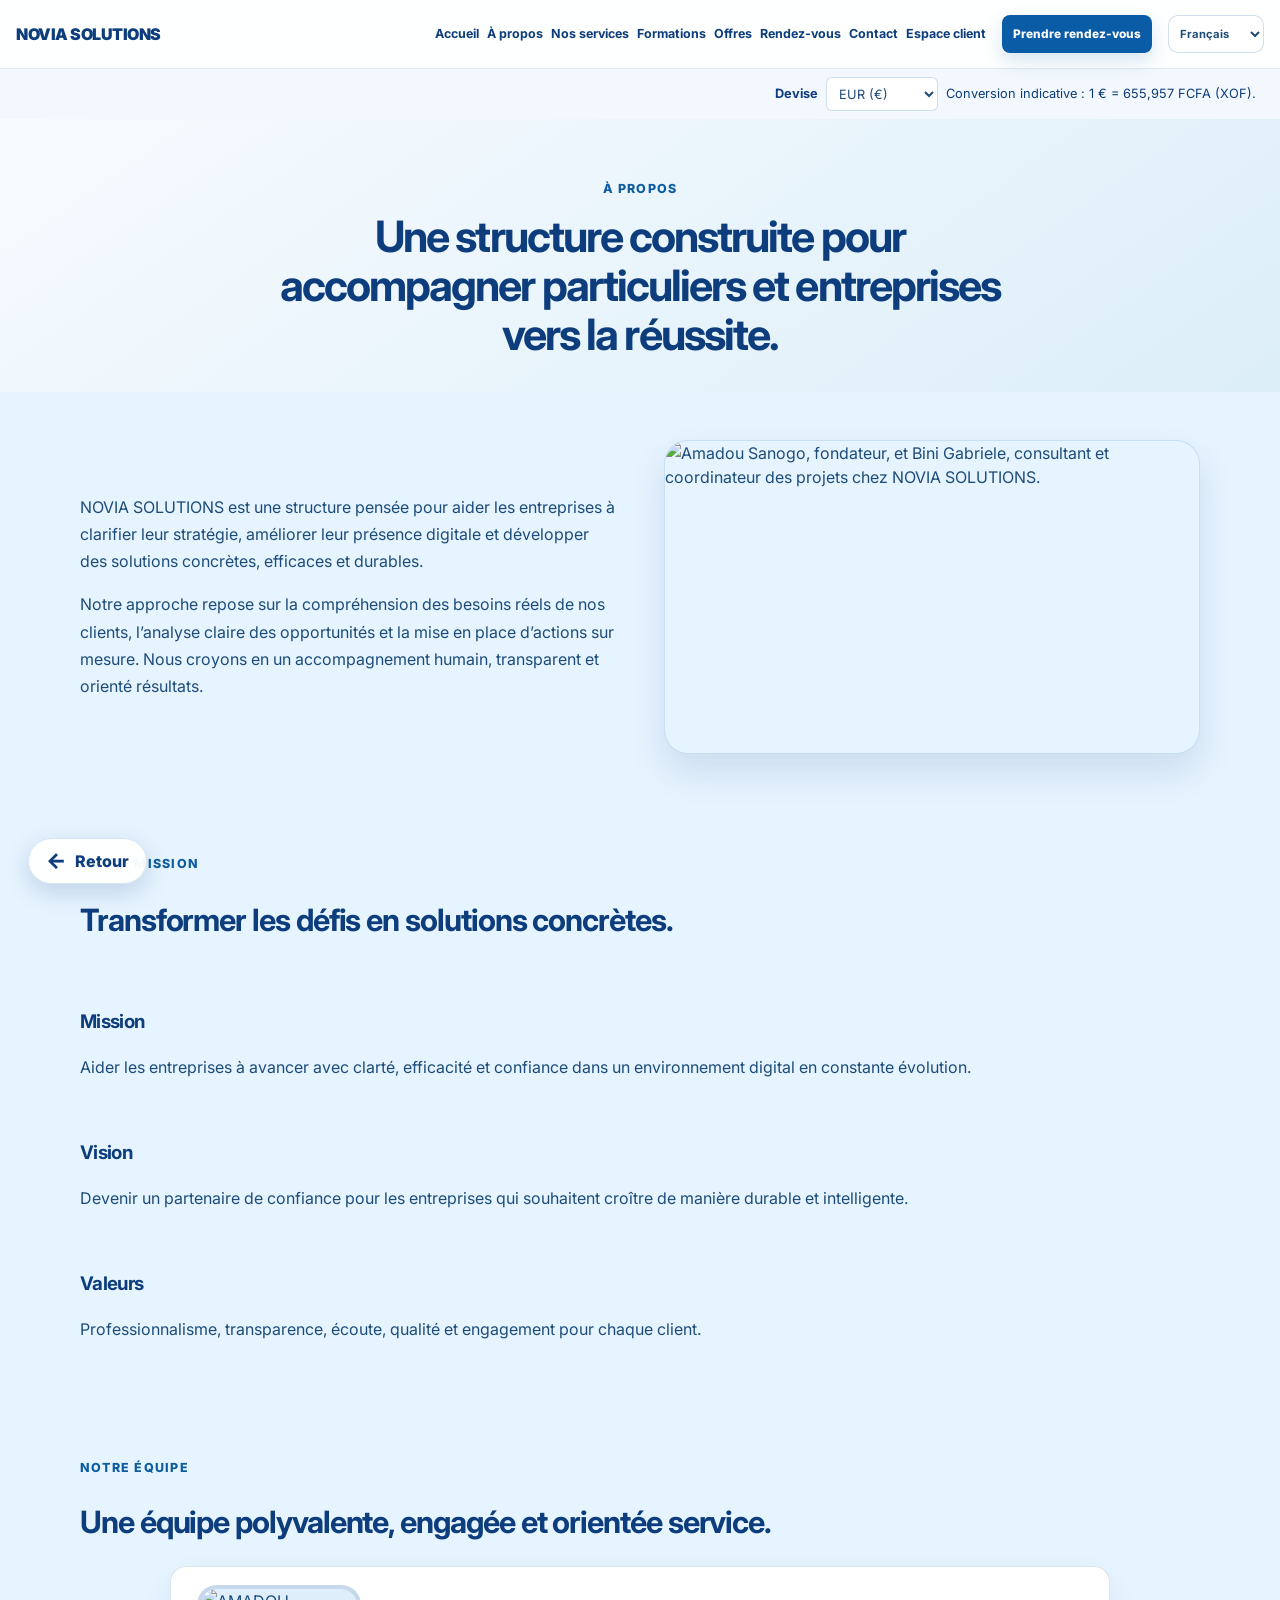
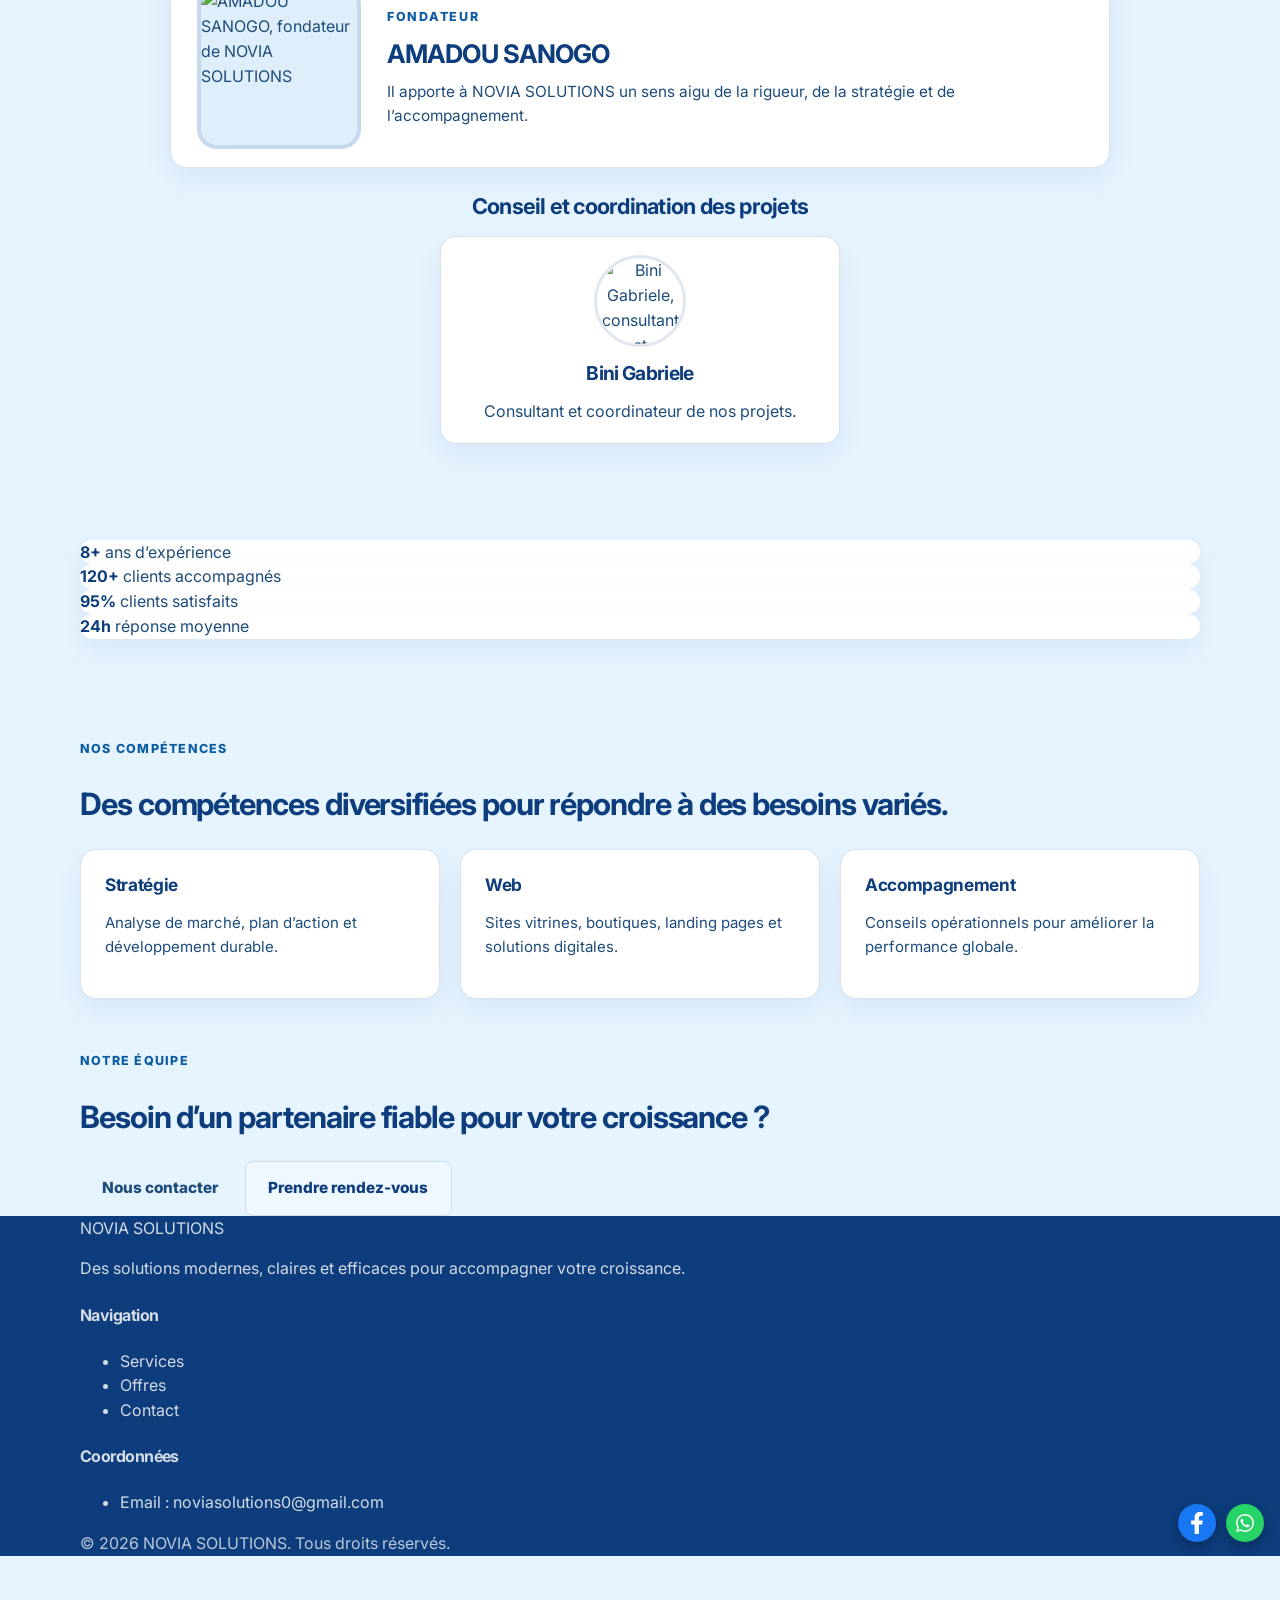
==== about.html @ a111664a "Add files via upload" ====
<!DOCTYPE html>
<html lang="fr">
  <head>
    <meta charset="UTF-8" />
    <meta name="viewport" content="width=device-width, initial-scale=1.0" />
    <title>À propos | NOVIA SOLUTIONS</title>
    <meta name="description" content="Découvrir l’histoire, la mission, les valeurs et l’expertise de NOVIA SOLUTIONS." />
    <link rel="preconnect" href="https://fonts.googleapis.com" />
    <link rel="preconnect" href="https://fonts.gstatic.com" crossorigin />
    <link href="https://fonts.googleapis.com/css2?family=Inter:wght@400;500;600;700;800&display=swap" rel="stylesheet" />
    <link rel="stylesheet" href="styles.css" />
  </head>
  <body class="about-page">
    <header class="site-header">
      <div class="container nav-wrap">
        <a href="index.html" class="brand" aria-label="NOVIA SOLUTIONS">
          <span class="brand-text">NOVIA SOLUTIONS</span>
        </a>
        <button class="nav-toggle" aria-label="Ouvrir le menu">☰</button>
        <nav class="main-nav">
          <a href="index.html">Accueil</a>
          <a href="about.html">À propos</a>
          <a href="services.html">Nos services</a>
          <a href="formations.html">Formations</a>
          <a href="products.html">Offres</a>
          <a href="appointment.html#availabilityCalendar">Rendez-vous</a>
          <a href="contact.html">Contact</a>
          <a href="client.html">Espace client</a>
        </nav>
        <a class="btn btn-primary nav-cta" href="appointment.html#availabilityCalendar">Prendre rendez-vous</a>
      </div>
    </header>

    <main>
      <section class="page-hero small-hero">
        <div class="container thin-container">
          <span class="eyebrow">À propos</span>
          <h1>Une structure construite pour accompagner particuliers et entreprises vers la réussite.</h1>
        </div>
      </section>

      <section class="section">
        <div class="container split-grid">
          <div>
            <p class="lead">NOVIA SOLUTIONS est une structure pensée pour aider les entreprises à clarifier leur stratégie, améliorer leur présence digitale et développer des solutions concrètes, efficaces et durables.</p>
            <p>Notre approche repose sur la compréhension des besoins réels de nos clients, l’analyse claire des opportunités et la mise en place d’actions sur mesure. Nous croyons en un accompagnement humain, transparent et orienté résultats.</p>
          </div>
          <figure class="about-team-visual">
            <img src="assets/equipe-novia.svg?v=4" alt="Amadou Sanogo, fondateur, et Bini Gabriele, consultant et coordinateur des projets chez NOVIA SOLUTIONS." width="1400" height="820" />
          </figure>
        </div>
      </section>

      <section class="section muted">
        <div class="container">
          <div class="section-heading">
            <span class="eyebrow">Notre mission</span>
            <h2>Transformer les défis en solutions concrètes.</h2>
          </div>
          <div class="feature-grid three-col">
            <div class="feature-item">
              <span aria-hidden="true"><svg class="site-icon"><use href="assets/icons.svg#target"></use></svg></span>
              <h3>Mission</h3>
              <p>Aider les entreprises à avancer avec clarté, efficacité et confiance dans un environnement digital en constante évolution.</p>
            </div>
            <div class="feature-item">
              <span aria-hidden="true"><svg class="site-icon"><use href="assets/icons.svg#vision"></use></svg></span>
              <h3>Vision</h3>
              <p>Devenir un partenaire de confiance pour les entreprises qui souhaitent croître de manière durable et intelligente.</p>
            </div>
            <div class="feature-item">
              <span aria-hidden="true"><svg class="site-icon"><use href="assets/icons.svg#innovation"></use></svg></span>
              <h3>Valeurs</h3>
              <p>Professionnalisme, transparence, écoute, qualité et engagement pour chaque client.</p>
            </div>
          </div>
        </div>
      </section>

      <section class="section">
        <div class="container">
          <div class="section-heading">
            <span class="eyebrow">Notre équipe</span>
            <h2>Une équipe polyvalente, engagée et orientée service.</h2>
          </div>
          <div class="director-section" aria-label="Présentation du fondateur de NOVIA SOLUTIONS">
            <div class="director-card">
              <div class="director-photo-wrap">
                <img
                  src="assets/directeur-novia.jpg"
                  alt="AMADOU SANOGO, fondateur de NOVIA SOLUTIONS"
                  class="director-photo"
                />
              </div>
              <div class="director-content">
                <span class="director-label">FONDATEUR</span>
                <h3>AMADOU SANOGO</h3>
                <p>
                  Il apporte à NOVIA SOLUTIONS un sens aigu de la rigueur, de la stratégie et de l’accompagnement.
                </p>
              </div>
            </div>
          </div>
          <h3 class="team-subheading">Conseil et coordination des projets</h3>
          <div class="team-grid team-grid-single">
            <div class="team-card">
              <img src="assets/bini-gabriele.jpeg" alt="Bini Gabriele, consultant et coordinateur des projets de NOVIA SOLUTIONS" />
              <h3>Bini Gabriele</h3>
              <p>Consultant et coordinateur de nos projets.</p>
            </div>
          </div>
        </div>
      </section>

      <section class="section muted">
        <div class="container stats-grid">
          <div class="stat-box">
            <strong>8+</strong>
            <span>ans d’expérience</span>
          </div>
          <div class="stat-box">
            <strong>120+</strong>
            <span>clients accompagnés</span>
          </div>
          <div class="stat-box">
            <strong>95%</strong>
            <span>clients satisfaits</span>
          </div>
          <div class="stat-box">
            <strong>24h</strong>
            <span>réponse moyenne</span>
          </div>
        </div>
      </section>

      <section class="section">
        <div class="container">
          <div class="section-heading">
            <span class="eyebrow">Nos compétences</span>
            <h2>Des compétences diversifiées pour répondre à des besoins variés.</h2>
          </div>
          <div class="cards-grid service-grid">
            <article class="service-card mini-card">
              <h3>Stratégie</h3>
              <p>Analyse de marché, plan d’action et développement durable.</p>
            </article>
            <article class="service-card mini-card">
              <h3>Web</h3>
              <p>Sites vitrines, boutiques, landing pages et solutions digitales.</p>
            </article>
            <article class="service-card mini-card">
              <h3>Accompagnement</h3>
              <p>Conseils opérationnels pour améliorer la performance globale.</p>
            </article>
          </div>
        </div>
      </section>

      <section class="cta-band">
        <div class="container cta-band-inner">
          <div>
            <span class="eyebrow light">Notre équipe</span>
            <h2>Besoin d’un partenaire fiable pour votre croissance ?</h2>
          </div>
          <div class="cta-actions">
            <a href="contact.html" class="btn btn-light">Nous contacter</a>
            <a href="appointment.html#availabilityCalendar" class="btn btn-secondary">Prendre rendez-vous</a>
          </div>
        </div>
      </section>
    </main>

    <footer class="site-footer">
      <div class="container footer-grid">
        <div>
          <a href="index.html" class="brand" aria-label="NOVIA SOLUTIONS">
            <span class="brand-text">NOVIA SOLUTIONS</span>
          </a>
          <p>Des solutions modernes, claires et efficaces pour accompagner votre croissance.</p>
        </div>
        <div>
          <h4>Navigation</h4>
          <ul>
            <li><a href="services.html">Services</a></li>
            <li><a href="products.html">Offres</a></li>
            <li><a href="contact.html">Contact</a></li>
          </ul>
        </div>
        <div>
          <h4>Coordonnées</h4>
          <ul>
            <li>Email : <a href="mailto:noviasolutions0@gmail.com">noviasolutions0@gmail.com</a></li>
          </ul>
        </div>
      </div>
      <div class="footer-bottom">
        <div class="container">
          <p>© <span id="year"></span> NOVIA SOLUTIONS. Tous droits réservés.</p>
        </div>
      </div>
    </footer>

    <script src="i18n.js"></script>
    <script src="script.js"></script>
  </body>
</html>
---- styles.css ----
* {
  box-sizing: border-box;
}

.site-icon {
  display: block;
  width: 24px;
  height: 24px;
  fill: none;
  stroke: currentColor;
  stroke-width: 1.8;
  stroke-linecap: round;
  stroke-linejoin: round;
}

.feature-item > span .site-icon {
  margin: 0 auto;
}

.currency-bar {
  display: flex;
  flex-wrap: wrap;
  align-items: center;
  justify-content: flex-end;
  gap: 8px;
  padding: 8px 24px;
  background: #f2f8fd;
  color: #0d3d7c;
  font-size: 0.8rem;
}

.currency-bar select {
  min-height: 34px;
  padding: 4px 8px;
  border: 1px solid rgba(10, 95, 163, 0.22);
  border-radius: 6px;
  background: #fff;
  color: inherit;
  font: inherit;
}

.currency-bar label {
  font-weight: 700;
}

.language-switcher {
  position: relative;
  z-index: 25;
  flex: 0 0 auto;
}

.language-switcher select {
  min-height: 38px;
  max-width: 124px;
  padding: 0 28px 0 10px;
  border: 1px solid rgba(10, 95, 163, 0.22);
  border-radius: 10px;
  background: #fff;
  color: #0d3d7c;
  font: inherit;
  font-size: 0.86rem;
  font-weight: 700;
  cursor: pointer;
}

.language-switcher select:focus-visible {
  outline: 3px solid #0c6cc2;
  outline-offset: 3px;
}

.landing-page-body .language-switcher {
  position: absolute;
  top: 12px;
  right: clamp(12px, 3vw, 36px);
}

html {
  scroll-behavior: smooth;
}

body {
  margin: 0;
  font-family: 'Inter', sans-serif;
  background: #e6f4ff;
  color: #1d4c7a;
}

.container {
  width: min(1120px, calc(100% - 32px));
  margin-inline: auto;
}

.site-header .nav-wrap {
  position: relative;
  display: flex;
  min-height: 76px;
  align-items: center;
  gap: 16px;
}

.site-header .brand {
  flex: 0 0 auto;
  color: #0d3d7c;
  font-weight: 900;
  letter-spacing: -0.03em;
  text-decoration: none;
}

.site-header .main-nav {
  display: flex;
  flex-wrap: nowrap;
  align-items: center;
  justify-content: flex-end;
  gap: clamp(12px, 0.9vw, 14px);
  margin-left: auto;
}

.site-header .main-nav a {
  color: #1d4c7a;
  font-weight: 700;
  text-decoration: none;
  white-space: nowrap;
}

.site-header .nav-toggle {
  display: none;
}

.site-header .nav-cta {
  flex: 0 0 auto;
  padding-inline: 0.75rem;
  white-space: nowrap;
}

.site-back-button {
  position: fixed;
  z-index: 30;
  bottom: calc(16px + env(safe-area-inset-bottom, 0px));
  left: clamp(12px, 3vw, 28px);
  display: inline-flex;
  min-height: 46px;
  align-items: center;
  justify-content: center;
  gap: 9px;
  padding: 0 17px;
  border: 1px solid rgba(10, 95, 163, 0.2);
  border-radius: 999px;
  background: rgba(255, 255, 255, 0.96);
  box-shadow: 0 8px 24px rgba(13, 61, 124, 0.18);
  color: #0d3d7c;
  font: inherit;
  font-weight: 800;
  cursor: pointer;
  transition: transform 0.2s ease, box-shadow 0.2s ease;
}

body.has-site-back-button {
  padding-bottom: 76px;
}

.site-back-button:hover {
  transform: translateY(-2px);
  box-shadow: 0 12px 28px rgba(13, 61, 124, 0.22);
}

.site-back-button:focus-visible {
  outline: 3px solid #0c6cc2;
  outline-offset: 3px;
}

.site-back-button span:first-child {
  font-size: 1.35rem;
  line-height: 1;
}

.thin-container {
  max-width: 760px;
}

.training-entry {
  color: inherit;
  text-decoration: none;
}

.training-entry:focus-visible {
  outline: 3px solid #0d5ca2;
  outline-offset: 4px;
}

.training-entry-link {
  color: #0d5ca2;
  font-weight: 800;
}

.service-item-link {
  color: inherit;
  text-decoration: none;
}

.service-item-link:focus-visible {
  outline: 3px solid #0d5ca2;
  outline-offset: 4px;
}

.training-page {
  min-height: 70vh;
}

.training-hero {
  padding: clamp(44px, 8vw, 88px) 0 36px;
  text-align: center;
}

.training-hero h1 {
  margin: 12px 0;
  color: #0d3d7c;
  font-size: clamp(2rem, 5vw, 3.5rem);
  line-height: 1.12;
  letter-spacing: -0.045em;
}

.training-hero p {
  max-width: 650px;
  margin: 0 auto;
  color: #1d4c7a;
  font-size: 1.05rem;
  line-height: 1.65;
}

.training-section {
  display: grid;
  grid-template-columns: repeat(3, minmax(0, 1fr));
  align-items: stretch;
  gap: 20px;
  padding-bottom: 64px;
}

.training-card {
  display: flex;
  min-width: 0;
  flex-direction: column;
  align-items: flex-start;
  padding: clamp(20px, 3vw, 30px);
  border: 1px solid rgba(10, 95, 163, 0.18);
  border-radius: 24px;
  background: rgba(255, 255, 255, 0.88);
  box-shadow: 0 14px 30px rgba(13, 61, 124, 0.08);
}

.training-card-icon {
  display: grid;
  width: 58px;
  height: 58px;
  margin-bottom: 18px;
  place-items: center;
  border-radius: 18px;
  background: rgba(12, 108, 194, 0.1);
  font-size: 1.8rem;
}

.training-category {
  color: #0d5ca2;
  font-size: 0.76rem;
  font-weight: 800;
  letter-spacing: 0.08em;
  text-transform: uppercase;
}

.training-card h2 {
  margin: 10px 0;
  color: #0d3d7c;
  font-size: clamp(1.25rem, 2vw, 1.65rem);
  line-height: 1.25;
}

.training-card p,
.training-card li {
  color: #1d4c7a;
  line-height: 1.6;
}

.training-card p {
  margin: 0;
}

.training-card ul {
  display: grid;
  gap: 8px;
  margin: 18px 0 24px;
  padding-left: 20px;
}

.training-card .btn {
  width: 100%;
  margin-top: auto;
  text-align: center;
  text-decoration: none;
}

.training-contact {
  padding: 46px 0;
  background: rgba(255, 255, 255, 0.52);
  text-align: center;
}

.training-contact h2 {
  margin: 0;
  color: #0d3d7c;
  font-size: clamp(1.5rem, 3vw, 2rem);
}

.training-contact p {
  margin: 12px auto 20px;
  color: #1d4c7a;
}

.solutions-page .site-header {
  position: sticky;
  top: 0;
  z-index: 20;
  border-bottom: 1px solid rgba(10, 95, 163, 0.12);
  background: rgba(255, 255, 255, 0.95);
  backdrop-filter: blur(12px);
}

.solutions-page .nav-wrap {
  position: relative;
  display: flex;
  min-height: 76px;
  align-items: center;
  gap: 16px;
}

.solutions-page .brand {
  flex: 0 0 auto;
  color: #0d3d7c;
  font-weight: 900;
  letter-spacing: -0.03em;
  text-decoration: none;
}

.solutions-page .main-nav {
  display: flex;
  flex-wrap: nowrap;
  align-items: center;
  justify-content: flex-end;
  gap: 12px;
  margin-left: auto;
}

.solutions-page .main-nav a,
.solutions-page .footer-grid a {
  color: #1d4c7a;
  font-weight: 700;
  text-decoration: none;
}

.solutions-page .main-nav a {
  white-space: nowrap;
}

.solutions-page .main-nav a:hover,
.solutions-page .footer-grid a:hover {
  color: #0c6cc2;
}

.solutions-page .nav-toggle {
  display: none;
}

.solutions-page .nav-cta {
  flex: 0 0 auto;
  white-space: nowrap;
  text-decoration: none;
}

.solutions-hero {
  padding: clamp(56px, 8vw, 100px) 0 52px;
  background: linear-gradient(145deg, rgba(255, 255, 255, 0.76), rgba(191, 234, 247, 0.58));
  text-align: center;
}

.solutions-hero h1 {
  max-width: 860px;
  margin: 14px auto;
  color: #0d3d7c;
  font-size: clamp(2.2rem, 5vw, 4rem);
  line-height: 1.08;
  letter-spacing: -0.055em;
}

.solutions-hero p,
.solution-heading p {
  max-width: 760px;
  margin: 0 auto;
  color: #1d4c7a;
  font-size: 1.05rem;
  line-height: 1.7;
}

.solution-shortcuts {
  display: flex;
  flex-wrap: wrap;
  justify-content: center;
  gap: 10px;
  margin-top: 28px;
}

.solution-shortcuts a {
  padding: 10px 15px;
  border: 1px solid rgba(10, 95, 163, 0.18);
  border-radius: 999px;
  background: rgba(255, 255, 255, 0.8);
  color: #0d3d7c;
  font-size: 0.9rem;
  font-weight: 700;
  text-decoration: none;
}

.solution-section {
  padding-top: clamp(48px, 7vw, 76px);
  padding-bottom: clamp(48px, 7vw, 76px);
  scroll-margin-top: 90px;
}

.solution-band {
  padding: clamp(42px, 6vw, 66px) 0;
  background: rgba(255, 255, 255, 0.58);
  scroll-margin-top: 90px;
}

.solution-heading {
  margin-bottom: 26px;
  text-align: center;
}

.solution-heading h2 {
  margin: 10px auto;
  color: #0d3d7c;
  font-size: clamp(1.7rem, 3.5vw, 2.5rem);
  line-height: 1.18;
  letter-spacing: -0.035em;
}

.starting-price {
  display: grid;
  justify-items: center;
  gap: 5px;
  width: min(520px, 100%);
  margin: 0 auto 28px;
  padding: 22px;
  border: 1px solid rgba(10, 95, 163, 0.2);
  border-radius: 20px;
  background: rgba(255, 255, 255, 0.9);
  color: #1d4c7a;
  text-align: center;
}

.starting-price strong {
  color: #0d3d7c;
  font-size: clamp(1.6rem, 4vw, 2.25rem);
}

.proposal-grid {
  display: grid;
  grid-template-columns: repeat(3, minmax(0, 1fr));
  gap: 18px;
  margin-bottom: 24px;
}

.partnership-grid {
  grid-template-columns: repeat(4, minmax(0, 1fr));
}

.service-card[id] {
  scroll-margin-top: 100px;
}

.proposal-card {
  min-width: 0;
  padding: clamp(20px, 3vw, 28px);
  border: 1px solid rgba(10, 95, 163, 0.16);
  border-radius: 22px;
  background: rgba(255, 255, 255, 0.9);
  box-shadow: 0 12px 26px rgba(13, 61, 124, 0.06);
}

.proposal-number,
.proposal-icon {
  display: inline-grid;
  width: 44px;
  height: 44px;
  margin-bottom: 12px;
  place-items: center;
  border-radius: 14px;
  background: rgba(12, 108, 194, 0.1);
  color: #0d5ca2;
  font-size: 1.2rem;
  font-weight: 900;
}

.proposal-card h3 {
  margin: 0 0 10px;
  color: #0d3d7c;
  font-size: 1.2rem;
}

.proposal-card p,
.proposal-card li,
.solution-note {
  color: #1d4c7a;
  line-height: 1.6;
}

.proposal-card p {
  margin: 0;
}

.proposal-card ul {
  display: grid;
  gap: 7px;
  margin: 16px 0 0;
  padding-left: 20px;
}

.solution-note {
  margin: 18px 0 24px;
  font-size: 0.9rem;
}

.solutions-page .solution-section > .btn,
.solutions-page .solution-band .container > .btn {
  display: flex;
  width: fit-content;
  max-width: 100%;
  margin-inline: auto;
  text-align: center;
  text-decoration: none;
}

.marketplace-grid {
  display: grid;
  grid-template-columns: repeat(4, minmax(0, 1fr));
  gap: 12px;
}

.marketplace-link {
  position: relative;
  display: grid;
  min-width: 0;
  gap: 5px;
  padding: 18px 42px 18px 18px;
  border: 1px solid rgba(10, 95, 163, 0.16);
  border-radius: 16px;
  background: rgba(255, 255, 255, 0.9);
  color: #1d4c7a;
  text-decoration: none;
  transition: transform 0.2s ease, box-shadow 0.2s ease;
}

.marketplace-link:hover {
  transform: translateY(-2px);
  box-shadow: 0 12px 24px rgba(13, 61, 124, 0.1);
}

.marketplace-link strong {
  color: #0d3d7c;
}

.marketplace-priority {
  width: fit-content;
  padding: 4px 8px;
  border-radius: 999px;
  background: rgba(12, 108, 194, 0.1);
  color: #0d5ca2;
  font-size: 0.66rem;
  font-weight: 800;
  letter-spacing: 0.04em;
  text-transform: uppercase;
}

.marketplace-link span:not(.marketplace-arrow) {
  font-size: 0.86rem;
  line-height: 1.4;
}

.marketplace-link .marketplace-priority {
  font-size: 0.66rem;
}

.marketplace-arrow {
  position: absolute;
  top: 18px;
  right: 16px;
  color: #0d5ca2;
  font-weight: 800;
}

.solutions-page .site-footer {
  padding-top: 34px;
  background: #0d3d7c;
  color: #fff;
}

.solutions-page .footer-grid {
  display: grid;
  grid-template-columns: 2fr 1fr 1fr;
  gap: 28px;
  padding-bottom: 24px;
}

.solutions-page .footer-grid .brand,
.solutions-page .footer-grid h4 {
  color: #fff;
}

.solutions-page .footer-grid p,
.solutions-page .footer-grid li,
.solutions-page .footer-grid a {
  color: rgba(255, 255, 255, 0.82);
  line-height: 1.7;
}

.solutions-page .footer-grid ul {
  display: grid;
  gap: 4px;
  margin: 0;
  padding-left: 18px;
}

.solutions-page .footer-bottom {
  border-top: 1px solid rgba(255, 255, 255, 0.18);
  color: rgba(255, 255, 255, 0.78);
}

.solutions-page .footer-bottom p {
  margin: 0;
  padding: 14px 0;
  text-align: center;
}

img {
  max-width: 100%;
  display: block;
}

button,
input,
textarea,
select {
  font: inherit;
}

button {
  cursor: pointer;
}

.btn {
  display: inline-flex;
  align-items: center;
  justify-content: center;
  border: none;
  border-radius: 12px;
  padding: 0.9rem 1.4rem;
  font-weight: 800;
  font-size: 0.96rem;
  text-transform: uppercase;
  letter-spacing: 0.04em;
  transition: transform 0.2s ease, box-shadow 0.2s ease, filter 0.2s ease;
}

.btn:hover {
  transform: translateY(-1px);
  filter: brightness(1.03);
}

.btn-primary {
  background: linear-gradient(180deg, #0c8fe7, #0b5ca6);
  color: #fff;
  box-shadow: 0 10px 22px rgba(11, 92, 166, 0.18);
}

.btn-secondary {
  background: rgba(10, 95, 163, 0.08);
  color: #0d3d7c;
  border: 1px solid rgba(10, 95, 163, 0.18);
}

.btn-block {
  width: 100%;
}

.form-message {
  min-height: 1.2rem;
  font-size: 0.82rem;
  font-weight: 700;
  margin-top: 0.4rem;
}

.form-message-error {
  color: #a62121;
}

.form-success {
  min-height: 1.2rem;
  margin: 0;
  color: #176b43;
  font-weight: 700;
  line-height: 1.5;
}

.form-success.form-message-error {
  color: #a62121;
}

.attachment-help,
.contact-delivery-note {
  margin: -0.5rem 0 0;
  color: #55718b;
  font-size: 0.86rem;
  line-height: 1.5;
}

.attachment-list {
  display: grid;
  gap: 5px;
  margin: -0.4rem 0 0;
  padding-left: 20px;
  color: #1d4c7a;
  font-size: 0.9rem;
  overflow-wrap: anywhere;
}

.contact-delivery-note {
  margin: 0;
}

.contact-page .contact-section {
  padding: 18px 0 clamp(40px, 7vw, 80px);
}

.contact-page .contact-grid {
  display: grid;
  grid-template-columns: minmax(230px, 0.75fr) minmax(0, 1.25fr);
  align-items: start;
  gap: clamp(18px, 3vw, 32px);
}

.contact-page .contact-info,
.contact-page .form-card {
  min-width: 0;
  padding: clamp(18px, 3vw, 30px);
  border: 1px solid rgba(10, 95, 163, 0.16);
  border-radius: 22px;
  background: rgba(255, 255, 255, 0.9);
  box-shadow: 0 16px 34px rgba(13, 61, 124, 0.08);
}

.contact-page .contact-info h3 {
  margin: 0 0 16px;
  color: #0d3d7c;
  font-size: 1.35rem;
}

.contact-page .contact-info ul {
  display: grid;
  gap: 12px;
  margin: 0;
  padding-left: 20px;
  color: #1d4c7a;
  line-height: 1.5;
  overflow-wrap: anywhere;
}

.contact-page .contact-info a {
  color: #0d3d7c;
  font-weight: 700;
}

.contact-page .form-card {
  display: grid;
  gap: 16px;
}

.contact-page .form-card .form-row {
  display: grid;
  grid-template-columns: repeat(2, minmax(0, 1fr));
  gap: 14px;
}

.contact-page .form-card label:not(.checkbox-row) {
  display: grid;
  min-width: 0;
  gap: 7px;
  color: #0d3d7c;
  font-size: 0.9rem;
  font-weight: 700;
}

.contact-page .form-card input:not([type="checkbox"]),
.contact-page .form-card input[type="file"],
.contact-page .form-card select,
.contact-page .form-card textarea {
  display: block;
  width: 100%;
  min-width: 0;
  max-width: 100%;
  border: 1px solid rgba(10, 95, 163, 0.18);
  border-radius: 12px;
  background: rgba(241, 247, 255, 0.9);
  padding: 0.8rem 0.9rem;
  color: #0d1b2a;
}

.contact-page .form-card select {
  text-overflow: ellipsis;
}

.contact-page .form-card textarea {
  resize: vertical;
}

.contact-page .file-upload-field {
  display: grid;
  min-width: 0;
  gap: 8px;
}

.contact-page .file-upload-field > label {
  color: #0d3d7c;
  font-size: 0.9rem;
  font-weight: 700;
}

.contact-page .form-card input[type="file"] {
  padding: 0.55rem;
  font-size: 0.84rem;
}

.contact-page .attachment-help,
.contact-page .attachment-list {
  margin: 0;
  font-size: 0.76rem;
  line-height: 1.4;
}

.contact-page .attachment-list {
  gap: 3px;
  padding-left: 18px;
  overflow-wrap: anywhere;
}

.contact-page .file-upload-field .form-message {
  margin: 0;
}

.contact-page .contact-delivery-note {
  font-size: 0.78rem;
}

.contact-page .checkbox-row {
  display: flex;
  min-width: 0;
  align-items: flex-start;
  gap: 10px;
  color: #1d4c7a;
  font-size: 0.88rem;
  line-height: 1.5;
}

.contact-page .checkbox-row input {
  flex: 0 0 auto;
  margin-top: 3px;
}

.contact-page .form-card > .btn {
  width: 100%;
}

.contact-page .site-footer .footer-grid ul {
  display: grid;
  gap: 4px;
  padding-left: 18px;
}

.contact-page .site-footer .footer-grid a {
  overflow-wrap: anywhere;
}

.payment-modal {
  position: fixed;
  inset: 0;
  display: none;
  align-items: center;
  justify-content: center;
  z-index: 1000;
}

.payment-modal.open {
  display: flex;
}

.payment-modal-backdrop {
  position: absolute;
  inset: 0;
  background: rgba(8, 26, 43, 0.6);
}

.payment-modal-content {
  position: relative;
  z-index: 1;
  width: min(560px, calc(100% - 24px));
  background: rgba(255, 255, 255, 0.96);
  border: 1px solid rgba(10, 95, 163, 0.16);
  border-radius: 26px;
  box-shadow: 0 30px 80px rgba(1, 33, 59, 0.24);
  padding: 2rem 1.5rem 1.5rem;
}

.payment-modal-header {
  text-align: center;
  margin-bottom: 1.4rem;
}

.payment-modal-header h3 {
  margin: 0.8rem 0 0;
  color: #0d3d7c;
  font-size: clamp(1.6rem, 2vw, 2.3rem);
  letter-spacing: -0.04em;
}

.close-modal {
  position: absolute;
  top: 14px;
  right: 16px;
  width: 38px;
  height: 38px;
  border: none;
  border-radius: 50%;
  background: rgba(10, 95, 163, 0.08);
  color: #0d3d7c;
  font-size: 1.8rem;
  line-height: 1;
}

.payment-step,
.payment-success {
  display: block;
}

.hidden {
  display: none;
}

.payment-form {
  display: grid;
  gap: 1rem;
}

.field-group {
  display: grid;
  gap: 0.45rem;
}

.field-group label {
  color: #0d3d7c;
  font-size: 0.84rem;
  font-weight: 800;
  letter-spacing: 0.08em;
  text-transform: uppercase;
}

.field-group input {
  width: 100%;
  border: 1px solid rgba(10, 95, 163, 0.2);
  border-radius: 14px;
  background: rgba(241,247,255,0.9);
  padding: 0.9rem 1rem;
  color: #0d1b2a;
}

.field-group input:focus {
  outline: 2px solid rgba(10, 95, 163, 0.2);
  border-color: rgba(10, 95, 163, 0.45);
}

.sms-box {
  text-align: center;
  padding: 1rem 1rem 1.2rem;
  border-radius: 18px;
  background: linear-gradient(180deg, rgba(12, 143, 231, 0.08), rgba(255,255,255,0.8));
  border: 1px solid rgba(10, 95, 163, 0.12);
  margin-bottom: 1rem;
}

.status-pill {
  display: inline-flex;
  align-items: center;
  justify-content: center;
  padding: 0.45rem 0.8rem;
  border-radius: 999px;
  background: rgba(11, 92, 166, 0.12);
  color: #0d3d7c;
  font-size: 0.7rem;
  font-weight: 800;
  letter-spacing: 0.08em;
  text-transform: uppercase;
}

.sms-box p {
  margin: 0.8rem 0 0;
  color: #1d4c7a;
  line-height: 1.6;
}

.code-display {
  margin-top: 1rem;
  font-size: clamp(1.8rem, 2.4vw, 2.5rem);
  font-weight: 900;
  letter-spacing: 0.3em;
  color: #0d3d7c;
}

.payment-success {
  text-align: center;
  padding: 1.2rem 1rem 0.5rem;
}

.success-icon {
  width: 72px;
  height: 72px;
  margin: 0 auto 1rem;
  border-radius: 50%;
  background: linear-gradient(180deg, #23b872, #10905c);
  color: #fff;
  display: grid;
  place-items: center;
  font-size: 2rem;
  font-weight: 900;
}

.payment-success h4 {
  margin: 0 0 0.7rem;
  color: #0d3d7c;
  font-size: clamp(1.7rem, 2vw, 2.4rem);
  letter-spacing: -0.04em;
}

.payment-success p {
  margin: 0.5rem 0;
  color: #1d4c7a;
  line-height: 1.7;
}

.appointment-section {
  scroll-margin-top: 24px;
}

.appointment-page {
  overflow-x: hidden;
}

.appointment-page .container {
  width: min(1120px, calc(100% - clamp(24px, 6vw, 64px)));
  margin-inline: auto;
}

.appointment-page .thin-container {
  max-width: 900px;
}

.appointment-page .site-header {
  position: sticky;
  top: 0;
  z-index: 20;
  border-bottom: 1px solid rgba(10, 95, 163, 0.12);
  background: rgba(255, 255, 255, 0.94);
  backdrop-filter: blur(12px);
}

.appointment-page .nav-wrap {
  display: flex;
  min-height: 76px;
  align-items: center;
  gap: 20px;
}

.appointment-page .brand {
  flex: 0 0 auto;
  color: #0d3d7c;
  font-weight: 900;
  letter-spacing: -0.03em;
}

.appointment-page .main-nav {
  display: flex;
  flex-wrap: wrap;
  align-items: center;
  justify-content: flex-end;
  gap: 8px clamp(10px, 1.5vw, 20px);
  margin-left: auto;
  color: #1d4c7a;
  font-size: 0.9rem;
  font-weight: 700;
}

.appointment-page .main-nav a {
  padding-block: 8px;
}

.appointment-page .nav-toggle {
  display: none;
}

.appointment-page .nav-cta {
  flex: 0 0 auto;
  white-space: nowrap;
}

.appointment-page .page-hero {
  padding-block: clamp(36px, 6vw, 72px) 28px;
}

.appointment-page .page-hero h1 {
  max-width: 820px;
  margin: 10px 0 0;
  color: #0d1b2a;
  font-size: clamp(2rem, 4vw, 3.25rem);
  line-height: 1.12;
  letter-spacing: -0.045em;
  overflow-wrap: anywhere;
}

.appointment-page .eyebrow {
  color: #0d5ca6;
  font-size: 0.82rem;
  font-weight: 800;
  letter-spacing: 0.1em;
  text-transform: uppercase;
}

.appointment-page .appointment-section {
  padding: 16px 0 clamp(40px, 7vw, 80px);
  scroll-margin-top: 100px;
}

.booking-layout {
  display: grid;
  grid-template-columns: minmax(0, 0.85fr) minmax(0, 1.15fr);
  align-items: start;
  gap: clamp(16px, 2.4vw, 28px);
}

.booking-calendar-panel,
.booking-form {
  min-width: 0;
  border: 1px solid rgba(10, 95, 163, 0.16);
  border-radius: 22px;
  background: rgba(255,255,255,0.88);
  box-shadow: 0 16px 34px rgba(13, 61, 124, 0.08);
  padding: clamp(18px, 3vw, 28px);
}

.booking-heading h2 {
  margin: 0.3rem 0 0;
  color: #0d3d7c;
  font-size: clamp(1.45rem, 2vw, 2rem);
  line-height: 1.15;
  overflow-wrap: anywhere;
}

.booking-heading p {
  margin: 0.6rem 0 0;
  color: #1d4c7a;
  line-height: 1.55;
}

.calendar-controls {
  display: grid;
  grid-template-columns: 42px 1fr 42px;
  align-items: center;
  gap: 8px;
  margin: 22px 0 14px;
}

.calendar-controls h3 {
  margin: 0;
  color: #0d3d7c;
  text-align: center;
  font-size: 1.05rem;
  text-transform: capitalize;
}

.calendar-nav {
  width: 42px;
  height: 42px;
  border: 1px solid rgba(10, 95, 163, 0.15);
  border-radius: 12px;
  background: #f0f8ff;
  color: #0d3d7c;
  font-size: 1.8rem;
  line-height: 1;
}

.calendar-nav:disabled {
  opacity: 0.35;
  cursor: not-allowed;
}

.calendar-weekdays,
.calendar-days {
  display: grid;
  grid-template-columns: repeat(7, minmax(0, 1fr));
  gap: 5px;
}

.calendar-weekdays {
  margin-bottom: 7px;
  color: #55718b;
  text-align: center;
  font-size: 0.72rem;
  font-weight: 800;
  text-transform: uppercase;
}

.calendar-weekdays span {
  padding: 6px 0;
}

.calendar-day,
.calendar-spacer {
  aspect-ratio: 1;
  min-width: 0;
}

.calendar-day {
  border: 1px solid transparent;
  border-radius: 12px;
  background: transparent;
  color: #9aa8b5;
  font-weight: 700;
}

.calendar-day.has-availability {
  background: #e8f5ff;
  border-color: rgba(10, 95, 163, 0.12);
  color: #0d3d7c;
}

.calendar-day.has-availability:hover,
.calendar-day.selected {
  background: #0d6fb8;
  color: #fff;
}

.calendar-day:disabled {
  cursor: not-allowed;
}

.calendar-note {
  margin: 14px 0 0;
  color: #61778b;
  font-size: 0.78rem;
  line-height: 1.5;
}

.booking-form {
  display: grid;
  gap: 16px;
}

.booking-form label {
  display: grid;
  gap: 7px;
  color: #0d3d7c;
  font-weight: 700;
}

.booking-form input:not([type="checkbox"]),
.booking-form select,
.booking-form textarea {
  width: 100%;
  min-width: 0;
  border: 1px solid rgba(10, 95, 163, 0.18);
  border-radius: 12px;
  background: rgba(241,247,255,0.9);
  padding: 0.8rem 0.9rem;
  color: #0d1b2a;
}

.booking-form .form-row {
  display: grid;
  grid-template-columns: repeat(2, minmax(0, 1fr));
  gap: 14px;
}

.booking-selection {
  display: grid;
  gap: 10px;
  padding: 14px;
  border: 1px solid rgba(10, 95, 163, 0.12);
  border-radius: 14px;
  background: rgba(232, 245, 255, 0.65);
  color: #0d3d7c;
}

.booking-selection > p,
.time-slot-list > p {
  margin: 0;
  color: #55718b;
  font-size: 0.9rem;
}

.time-slot-list {
  display: flex;
  flex-wrap: wrap;
  gap: 8px;
}

.time-slot {
  padding: 9px 11px;
  border: 1px solid rgba(10, 95, 163, 0.2);
  border-radius: 10px;
  background: #fff;
  color: #0d3d7c;
  font-weight: 700;
}

.time-slot.selected {
  background: #0d6fb8;
  border-color: #0d6fb8;
  color: #fff;
}

.booking-form .checkbox-row {
  display: flex;
  align-items: flex-start;
  gap: 10px;
  color: #1d4c7a;
  font-size: 0.9rem;
}

.booking-form .checkbox-row input {
  margin-top: 3px;
}

.appointment-page .site-footer {
  padding-top: 42px;
  background: rgba(255, 255, 255, 0.72);
}

.appointment-page .footer-grid {
  display: grid;
  grid-template-columns: minmax(0, 1.5fr) repeat(2, minmax(0, 1fr));
  gap: 32px;
  padding-bottom: 28px;
}

.appointment-page .footer-grid > div {
  min-width: 0;
}

.appointment-page .footer-grid p,
.appointment-page .footer-grid li,
.appointment-page .footer-grid a {
  overflow-wrap: anywhere;
}

.appointment-page .footer-grid ul {
  display: grid;
  gap: 10px;
  margin: 0;
  padding: 0;
  list-style: none;
}

.appointment-page .footer-bottom {
  border-top: 1px solid rgba(10, 95, 163, 0.12);
  padding-block: 12px;
}

.appointment-page .footer-bottom p {
  margin: 0;
}

@media (max-width: 860px) {
  .booking-layout {
    grid-template-columns: 1fr;
  }

  .appointment-page .appointment-section {
    scroll-margin-top: 180px;
  }

  .appointment-page .nav-wrap {
    flex-wrap: wrap;
    padding-block: 12px;
  }

  .appointment-page .main-nav {
    order: 3;
    flex-basis: 100%;
    justify-content: flex-start;
    margin-left: 0;
    text-align: left;
  }

  .appointment-page .nav-cta {
    margin-left: auto;
  }

  .appointment-page .footer-grid {
    grid-template-columns: repeat(2, minmax(0, 1fr));
  }

  .appointment-page .footer-grid > div:first-child {
    grid-column: 1 / -1;
  }
}

@media (max-width: 560px) {
  .appointment-page .appointment-section {
    scroll-margin-top: 200px;
  }

  .booking-form .form-row {
    grid-template-columns: 1fr;
  }

  .appointment-page .container {
    width: calc(100% - 28px);
  }

  .appointment-page .nav-wrap {
    gap: 12px;
  }

  .appointment-page .main-nav {
    justify-content: flex-start;
    gap: 4px 14px;
    font-size: 0.84rem;
  }

  .appointment-page .nav-cta {
    width: 100%;
    margin-left: 0;
  }

  .appointment-page .page-hero {
    padding-block: 32px 18px;
  }

  .booking-calendar-panel,
  .booking-form {
    padding: 18px;
    border-radius: 18px;
  }

  .calendar-controls {
    grid-template-columns: 38px minmax(0, 1fr) 38px;
    gap: 6px;
    margin-top: 18px;
  }

  .calendar-nav {
    width: 38px;
    height: 38px;
  }

  .calendar-weekdays,
  .calendar-days {
    gap: 3px;
  }

  .calendar-weekdays {
    font-size: 0.65rem;
  }

  .calendar-day {
    border-radius: 9px;
    font-size: 0.88rem;
  }

  .booking-selection {
    padding: 12px;
  }

  .time-slot {
    padding: 9px;
    font-size: 0.86rem;
  }

  .appointment-page .footer-grid {
    grid-template-columns: 1fr;
    gap: 22px;
  }

  .appointment-page .footer-grid > div:first-child {
    grid-column: auto;
  }
}

.about-page .split-grid {
  display: grid;
  grid-template-columns: repeat(2, minmax(0, 1fr));
  align-items: center;
  gap: clamp(24px, 4vw, 48px);
}

.about-page .split-grid > div:first-child {
  color: #1d4c7a;
  font-size: 1rem;
  line-height: 1.7;
}

.about-page .about-team-visual {
  min-width: 0;
  margin: 0;
  overflow: hidden;
  border: 1px solid rgba(10, 95, 163, 0.14);
  border-radius: 24px;
  background: #e6f4ff;
  box-shadow: 0 18px 36px rgba(13, 61, 124, 0.12);
}

.about-page .about-team-visual img {
  display: block;
  width: 100%;
  height: auto;
  aspect-ratio: 1400 / 820;
  object-fit: cover;
}

@media (max-width: 760px) {
  .about-page .split-grid {
    grid-template-columns: minmax(0, 1fr);
    gap: 20px;
  }
}

@media (max-width: 360px) {
  .appointment-page .appointment-section {
    scroll-margin-top: 240px;
  }
}

a {
  color: inherit;
  text-decoration: none;
}

a[href^="mailto:"] {
  overflow-wrap: anywhere;
}

.landing-page-body {
  min-height: 100vh;
  background:
    linear-gradient(180deg, rgba(227, 241, 252, 0.34), rgba(191, 226, 244, 0.44)),
    #dceef8;
  padding: 0;
}

.page-shell {
  position: relative;
  width: min(1280px, calc(100% - 32px));
  margin: 0 auto;
  min-height: 100vh;
  overflow: hidden;
  background: #f7faf8;
  border-left: 1px solid rgba(12, 63, 49, 0.08);
  border-right: 1px solid rgba(12, 63, 49, 0.08);
  box-shadow: 0 24px 70px rgba(11, 58, 46, 0.14);
}

.page-shell::before,
.page-shell::after {
  display: none;
}

.brand-header,
.landing-main {
  position: relative;
  z-index: 2;
}

.brand-header {
  padding-top: 32px;
  text-align: center;
}

.logo-wrap {
  display: flex;
  justify-content: center;
  align-items: center;
}

.brand-logo-image {
  display: block;
  width: min(620px, 72vw);
  height: auto;
  margin: 0 auto;
  filter: drop-shadow(0 18px 25px rgba(10, 76, 130, 0.16));
}

.brand-tag {
  margin-top: 20px;
  display: inline-block;
  padding: 10px 20px;
  border-radius: 999px;
  background: rgba(255,255,255,0.28);
  border: 1px solid rgba(13, 61, 124, 0.12);
  font-size: 0.78rem;
  font-weight: 800;
  letter-spacing: 0.18em;
  color: #0d3d7c;
  text-transform: uppercase;
  text-align: center;
}

.landing-main {
  padding: 38px 0 0;
}

.hero-landing {
  text-align: center;
  padding-top: 10px;
}

.divider {
  width: 100%;
  display: flex;
  justify-content: center;
  align-items: center;
  margin-top: 10px;
  margin-bottom: 22px;
  position: relative;
}

.divider::before {
  content: "";
  height: 2px;
  width: min(600px, 60%);
  background: rgba(14, 93, 166, 0.58);
  display: block;
}

.diamond {
  position: absolute;
  width: 12px;
  height: 12px;
  background: #0c6cc2;
  transform: rotate(45deg);
  box-shadow: 0 0 0 5px rgba(255,255,255,0.5);
}

.hero-landing h1 {
  margin: 0;
  font-size: clamp(2.5rem, 4vw, 5.1rem);
  line-height: 0.96;
  letter-spacing: -0.07em;
  color: #0f3d7d;
  font-weight: 900;
}

.hero-landing p {
  margin: 18px 0 0;
  font-size: clamp(1rem, 1.8vw, 1.5rem);
  color: #0d3d7c;
  font-weight: 600;
}

.services-panel {
  width: min(1100px, calc(100% - 50px));
  margin: 42px auto 0;
  background: rgba(255,255,255,0.86);
  border: 1px solid rgba(17, 91, 165, 0.18);
  border-radius: 28px;
  box-shadow: 0 10px 30px rgba(16,77,128,0.08);
  padding: 24px 18px 12px;
}

.service-item {
  display: grid;
  grid-template-columns: 120px 1fr;
  align-items: center;
  gap: 20px;
  background: linear-gradient(180deg, rgba(255,255,255,0.22), rgba(240,249,255,0.65));
  border: 1px solid rgba(10, 95, 163, 0.28);
  border-radius: 28px;
  padding: 18px 18px 16px;
  margin-bottom: 18px;
  box-shadow: 0 12px 24px rgba(10, 83, 150, 0.04);
  transition: transform 0.2s ease, box-shadow 0.2s ease;
}

.service-item:hover {
  transform: translateY(-2px);
  box-shadow: 0 18px 26px rgba(10, 83, 150, 0.08);
}

.service-item:last-child {
  margin-bottom: 0;
}

.service-icon {
  width: 104px;
  height: 104px;
  border-radius: 50%;
  display: grid;
  place-items: center;
  color: #fff;
  font-size: 2.4rem;
  margin: 0 auto;
}

.blue-circle {
  background: linear-gradient(180deg, #1083d9, #0d5db0);
  box-shadow: inset 0 0 0 9px rgba(255,255,255,0.22);
}

.service-copy {
  display: grid;
  gap: 8px;
}

.service-copy h3 {
  margin: 0;
  font-size: clamp(1.1rem, 2vw, 2.1rem);
  line-height: 1.18;
  letter-spacing: -0.03em;
  color: #0d3d7c;
  font-weight: 900;
}

.service-copy p {
  margin: 0;
  color: #1d4c7a;
  font-size: 1rem;
  line-height: 1.5;
}

.service-meta {
  display: flex;
  flex-wrap: wrap;
  gap: 10px;
  margin-top: 12px;
}

.price-pill,
.pay-pill {
  display: inline-flex;
  align-items: center;
  justify-content: center;
  padding: 8px 12px;
  border-radius: 999px;
  font-size: 0.78rem;
  font-weight: 800;
  letter-spacing: 0.04em;
  text-transform: uppercase;
}

.price-pill {
  background: rgba(12, 108, 194, 0.12);
  color: #0d3d7c;
}

.pay-pill {
  background: rgba(255,255,255,0.8);
  color: #0d5ca2;
  border: 1px solid rgba(12, 108, 194, 0.18);
}

.auto-school-item {
  border-color: rgba(12, 108, 194, 0.25);
}

.pricing-grid {
  display: grid;
  grid-template-columns: repeat(4, minmax(0, 1fr));
  gap: 20px;
  width: min(1180px, calc(100% - 36px));
  margin: 0 auto;
}

.price-card {
  position: relative;
  background: rgba(255,255,255,0.78);
  border: 1px solid rgba(12, 108, 194, 0.18);
  border-radius: 24px;
  padding: 24px 18px 22px;
  box-shadow: 0 12px 24px rgba(15, 61, 125, 0.08);
  text-align: center;
}

.price-card h3 {
  margin: 0;
  color: #0d3d7c;
  font-size: 1.4rem;
  font-weight: 800;
}

.price {
  margin-top: 18px;
  font-size: clamp(2rem, 3vw, 3rem);
  font-weight: 900;
  letter-spacing: -0.06em;
  color: #0d3d7c;
}

.period {
  color: #0d5ca2;
  font-size: 0.85rem;
  font-weight: 700;
  margin-top: 0.2rem;
}

.price-card ul {
  list-style: none;
  padding: 0;
  margin: 18px 0 20px;
  display: grid;
  gap: 10px;
  text-align: left;
  color: #1d4c7a;
}

.price-card li::before {
  content: "✓";
  color: #0d5ca2;
  margin-right: 8px;
  font-weight: 800;
}

.badge {
  position: absolute;
  top: -12px;
  left: 50%;
  transform: translateX(-50%);
  background: linear-gradient(180deg, #0a80df, #0b5ca6);
  color: white;
  font-size: 0.7rem;
  letter-spacing: 0.08em;
  text-transform: uppercase;
  padding: 7px 12px;
  border-radius: 999px;
  font-weight: 800;
}

.auto-school-card {
  border-color: rgba(12, 108, 194, 0.28);
  background: linear-gradient(180deg, #f3fbff 0%, #ffffff 100%);
}

.director-section {
  width: min(1100px, calc(100% - 50px));
  margin: 26px auto 0;
}

.director-card {
  display: grid;
  grid-template-columns: 250px 1fr;
  gap: 24px;
  align-items: center;
  background: linear-gradient(180deg, rgba(255,255,255,0.88), rgba(236,248,255,0.9));
  border: 1px solid rgba(10, 95, 163, 0.18);
  border-radius: 28px;
  padding: 24px;
  box-shadow: 0 20px 36px rgba(13, 61, 124, 0.08);
}

.director-photo-wrap {
  width: 220px;
  height: 220px;
  margin: 0 auto;
  border-radius: 24px;
  overflow: hidden;
  border: 4px solid rgba(13, 61, 124, 0.12);
  background: #dfeefb;
}

.director-photo {
  width: 100%;
  height: 100%;
  object-fit: cover;
}

.director-content {
  display: grid;
  gap: 10px;
}

.director-label {
  color: #0d5ca2;
  font-size: 0.78rem;
  font-weight: 800;
  letter-spacing: 0.14em;
  text-transform: uppercase;
}

.director-content h3 {
  margin: 0;
  color: #0d3d7c;
  font-size: clamp(1.5rem, 2.2vw, 2.2rem);
  letter-spacing: -0.04em;
}

.director-content p {
  margin: 0;
  line-height: 1.7;
  color: #1d4c7a;
  font-size: 1.06rem;
}

.team-subheading {
  margin: 32px 0 18px;
  color: #0d3d7c;
  font-size: clamp(1.25rem, 2vw, 1.7rem);
  text-align: center;
}

.team-grid {
  display: grid;
  grid-template-columns: repeat(2, minmax(0, 1fr));
  gap: 20px;
}

.team-grid-single {
  grid-template-columns: minmax(0, 1fr);
  max-width: 520px;
  margin-inline: auto;
}

.team-card {
  min-width: 0;
  padding: 24px;
  border: 1px solid rgba(10, 95, 163, 0.18);
  border-radius: 24px;
  background: rgba(255, 255, 255, 0.82);
  box-shadow: 0 14px 28px rgba(13, 61, 124, 0.07);
  text-align: center;
}

.team-card img {
  width: 112px;
  height: 112px;
  margin: 0 auto 16px;
  border: 3px solid rgba(13, 61, 124, 0.12);
  border-radius: 50%;
  object-fit: cover;
}

.team-grid-single .team-card img {
  object-position: 78% center;
}

.team-card h3 {
  margin: 0;
  color: #0d3d7c;
  font-size: 1.2rem;
}

.team-card p {
  margin: 10px 0 0;
  color: #1d4c7a;
  line-height: 1.6;
}

.mission-section {
  width: min(1100px, calc(100% - 50px));
  margin: 26px auto 0;
  background: rgba(255,255,255,0.55);
  border: 1px solid rgba(10, 95, 163, 0.14);
  border-radius: 28px;
  padding: 24px 22px 30px;
  box-shadow: 0 18px 36px rgba(13, 61, 124, 0.06);
}

.mission-header {
  text-align: center;
  margin-bottom: 22px;
}

.section-kicker {
  display: inline-block;
  margin-bottom: 12px;
  color: #0d5ca2;
  font-size: 0.78rem;
  font-weight: 800;
  letter-spacing: 0.16em;
  text-transform: uppercase;
}

.mission-header h2 {
  margin: 0;
  color: #0d3d7c;
  font-size: clamp(1.8rem, 3vw, 2.8rem);
  line-height: 1.1;
  letter-spacing: -0.05em;
  font-weight: 900;
}

.stats-row {
  display: grid;
  grid-template-columns: repeat(3, minmax(0, 1fr));
  gap: 16px;
  margin-bottom: 18px;
}

.stat-item {
  background: linear-gradient(180deg, rgba(11, 92, 166, 0.08), rgba(255,255,255,0.6));
  border: 1px solid rgba(10, 95, 163, 0.12);
  border-radius: 18px;
  padding: 18px 14px;
  text-align: center;
}

.stat-item strong {
  display: block;
  color: #0d3d7c;
  font-size: clamp(1.9rem, 3vw, 3rem);
  letter-spacing: -0.05em;
  font-weight: 900;
}

.stat-item span {
  color: #1d4c7a;
  font-size: 0.9rem;
  font-weight: 700;
}

.mission-grid {
  display: grid;
  grid-template-columns: repeat(3, minmax(0, 1fr));
  gap: 18px;
}

.mission-card {
  background: linear-gradient(180deg, rgba(255,255,255,0.9), rgba(234,247,255,0.84));
  border: 1px solid rgba(10, 95, 163, 0.12);
  border-radius: 22px;
  padding: 22px 18px;
  box-shadow: 0 14px 28px rgba(13, 61, 124, 0.04);
}

.mission-icon {
  width: 62px;
  height: 62px;
  display: grid;
  place-items: center;
  background: linear-gradient(180deg, #0b95da 0%, #0d5ca2 100%);
  color: #fff;
  border-radius: 18px;
  font-size: 1.7rem;
  margin-bottom: 16px;
}

.mission-card h3 {
  margin: 0 0 10px;
  color: #0d3d7c;
  font-size: 1.5rem;
  letter-spacing: -0.04em;
}

.mission-card p {
  margin: 0;
  color: #1d4c7a;
  line-height: 1.7;
}

.statement {
  text-align: center;
  padding: 38px 18px 0;
}

.statement h2 {
  margin: 0;
  color: #0d3d7c;
  font-size: clamp(1.8rem, 3.8vw, 3.6rem);
  letter-spacing: -0.06em;
  line-height: 0.98;
  font-weight: 900;
}

.statement h2 span {
  color: #0d3d7c;
  font-weight: 900;
  display: inline-block;
  margin-top: 12px;
}

.cta-banner {
  display: grid;
  grid-template-columns: repeat(2, minmax(0, 1fr));
  gap: 16px;
  width: min(980px, calc(100% - 20px));
  margin: 36px auto 0;
}

.cta-banner .cta-button {
  display: flex;
  min-height: 104px;
  align-items: center;
  justify-content: center;
  width: 100%;
  border-radius: 22px;
  background: linear-gradient(180deg, #0a80df 0%, #0b5ca6 100%);
  color: #fff;
  font-size: clamp(1.2rem, 2vw, 2.2rem);
  font-weight: 900;
  letter-spacing: -0.04em;
  line-height: 1.2;
  padding: 22px 24px;
  box-shadow: 0 18px 30px rgba(9, 87, 155, 0.18);
  cursor: pointer;
  text-align: center;
  transition: transform 0.2s ease, box-shadow 0.2s ease, filter 0.2s ease;
}

.cta-banner .cta-button:hover {
  transform: translateY(-2px);
  box-shadow: 0 22px 34px rgba(9, 87, 155, 0.22);
  filter: brightness(1.04);
}

.cta-banner .cta-button-secondary {
  border: 1px solid rgba(10, 95, 163, 0.2);
  background: rgba(255, 255, 255, 0.9);
  color: #0d3d7c;
  box-shadow: 0 14px 26px rgba(9, 87, 155, 0.1);
}

.contact-strip {
  display: grid;
  grid-template-columns: repeat(4, minmax(0, 1fr));
  gap: 10px;
  width: min(1160px, calc(100% - 10px));
  margin: 34px auto 0;
  background: linear-gradient(180deg, #0b95da 0%, #0d5ca2 100%);
  border-radius: 20px;
  padding: 18px 12px;
  box-shadow: 0 -6px 0 rgba(255,255,255,0.1), 0 10px 20px rgba(5,61,108,0.12);
}

.strip-item {
  display: flex;
  min-width: 0;
  align-items: center;
  justify-content: center;
  gap: 10px;
  text-align: center;
  color: #fff;
  font-weight: 800;
  font-size: 0.8rem;
  line-height: 1.15;
  letter-spacing: 0.02em;
  text-decoration: none;
  transition: background-color 0.2s ease, transform 0.2s ease;
}

.strip-item:hover {
  transform: translateY(-2px);
  background: rgba(255, 255, 255, 0.1);
}

.strip-item:focus-visible {
  outline: 3px solid #fff;
  outline-offset: 3px;
}

.strip-icon {
  flex: 0 0 42px;
  width: 42px;
  height: 42px;
  border-radius: 50%;
  display: grid;
  place-items: center;
  background: rgba(255,255,255,0.15);
  border: 1px solid rgba(255,255,255,0.25);
  font-size: 1.4rem;
}

.airport-layout {
  display: grid;
  grid-template-columns: minmax(0, 1.5fr) minmax(260px, 0.8fr);
  align-items: center;
  gap: 28px;
}

.airport-gallery {
  min-width: 0;
  margin: 0;
  overflow: hidden;
  border: 1px solid rgba(10, 95, 163, 0.16);
  border-radius: 24px;
  background: #0d3d7c;
  box-shadow: 0 18px 36px rgba(13, 61, 124, 0.14);
}

.airport-photo-frame {
  position: relative;
  overflow: hidden;
  background: #dceef8;
}

.airport-photo {
  display: block;
  width: 100%;
  height: clamp(250px, 38vw, 440px);
  object-fit: cover;
  opacity: 1;
  transform: scale(1);
  transition: opacity 450ms ease, transform 800ms ease;
}

.airport-photo-frame.is-changing .airport-photo {
  opacity: 0;
  transform: scale(1.025);
}

.airport-caption {
  display: block;
  padding: 14px 18px;
  background: #0d3d7c;
  color: #fff;
  font-weight: 700;
}

.airport-controls {
  display: flex;
  justify-content: flex-end;
  margin-top: 12px;
}

.airport-controls button {
  padding: 9px 14px;
  border: 1px solid rgba(10, 95, 163, 0.2);
  border-radius: 999px;
  background: #fff;
  color: #0d3d7c;
  font: inherit;
  font-size: 0.9rem;
  font-weight: 700;
}

.airport-credits {
  display: grid;
  gap: 6px;
  margin-top: 12px;
  color: #1d4c7a;
  font-size: 0.78rem;
  line-height: 1.5;
}

.airport-credits p {
  margin: 0;
}

.coming-soon-card,
.testimonial-pending {
  padding: clamp(22px, 4vw, 34px);
  border: 1px solid rgba(10, 95, 163, 0.16);
  border-radius: 24px;
  background: rgba(255, 255, 255, 0.9);
  box-shadow: 0 12px 26px rgba(13, 61, 124, 0.06);
}

.coming-soon-card .proposal-icon {
  margin-bottom: 16px;
}

.coming-soon-card h2,
.testimonial-pending h2 {
  margin: 0 0 12px;
  color: #0d3d7c;
  font-size: clamp(1.5rem, 3vw, 2rem);
}

.coming-soon-card p,
.testimonial-pending p {
  color: #1d4c7a;
  line-height: 1.7;
}

.coming-soon-label {
  display: inline-block;
  margin-bottom: 14px;
  padding: 7px 11px;
  border-radius: 999px;
  background: rgba(12, 108, 194, 0.1);
  color: #0d5ca2;
  font-size: 0.76rem;
  font-weight: 800;
  letter-spacing: 0.04em;
  text-transform: uppercase;
}

.coming-soon-card .btn,
.testimonial-pending .btn {
  display: flex;
  width: fit-content;
  max-width: 100%;
  margin-top: 18px;
  text-align: center;
}

.testimonial-pending {
  width: min(760px, 100%);
  margin: 0 auto;
  text-align: center;
}

.testimonial-pending .btn {
  margin-inline: auto;
}

@media (max-width: 860px) {
  .airport-layout {
    grid-template-columns: minmax(0, 1fr);
  }
}

@media (max-width: 560px) {
  .site-back-button {
    bottom: calc(12px + env(safe-area-inset-bottom, 0px));
    left: 12px;
    width: 40px;
    min-height: 40px;
    gap: 0;
    padding: 0;
    box-shadow: 0 4px 14px rgba(13, 61, 124, 0.15);
  }

  .site-back-button span:last-child {
    display: none;
  }

  .site-back-button span:first-child {
    font-size: 1.15rem;
  }

  body.has-site-back-button {
    padding-bottom: 60px;
  }

  .airport-photo {
    height: 250px;
  }
}

@media (max-width: 360px) {
  .site-back-button {
    width: 36px;
    min-height: 36px;
  }

  body.has-site-back-button {
    padding-bottom: 54px;
  }
}

@media (prefers-reduced-motion: reduce) {
  .airport-photo,
  .strip-item,
  .site-back-button {
    transition: none;
  }
}

.contact-box {
  width: min(1160px, calc(100% - 10px));
  margin: 0 auto 46px;
  background: rgba(255,255,255,0.8);
  border-radius: 0 0 20px 20px;
  border: 1px solid rgba(10, 95, 163, 0.15);
  box-shadow: 0 14px 26px rgba(10, 95, 163, 0.08);
  padding: 22px 26px 28px;
}

.contact-title-wrap {
  display: flex;
  align-items: center;
  justify-content: center;
  gap: 18px;
  margin-bottom: 18px;
}

.small-circle {
  width: 76px;
  height: 76px;
  font-size: 2.2rem;
}

.contact-title-wrap h3 {
  margin: 0;
  color: #0d3d7c;
  font-size: clamp(1.5rem, 2.5vw, 2.4rem);
  letter-spacing: -0.04em;
  font-weight: 900;
}

.contact-content {
  display: grid;
  grid-template-columns: 1.25fr 0.75fr;
  gap: 24px;
  align-items: center;
  background: rgba(255,255,255,0.3);
  border: 1px solid rgba(10, 95, 163, 0.12);
  border-radius: 20px;
  padding: 18px 18px 14px;
}

.contact-info {
  display: grid;
  gap: 18px;
}

.contact-row {
  display: flex;
  align-items: center;
  gap: 18px;
}

.mail-icon,
.phone-icon,
.location-icon {
  width: 52px;
  height: 52px;
  border-radius: 14px;
  background: rgba(10, 95, 163, 0.1);
  display: grid;
  place-items: center;
  color: #0d3d7c;
  font-size: 1.7rem;
}

.contact-text {
  display: flex;
  flex-direction: column;
  gap: 2px;
  color: #0d3d7c;
  font-weight: 700;
}

.label {
  font-size: 0.78rem;
  letter-spacing: 0.12em;
  font-weight: 800;
  text-transform: uppercase;
  color: rgba(13, 61, 124, 0.78);
}

.contact-text a {
  color: #0d3d7c;
}

.qr-box {
  display: flex;
  justify-content: center;
  align-items: center;
}

.qr-code {
  position: relative;
  width: 220px;
  height: 220px;
  background:
    linear-gradient(90deg, #0d3d7c 0 12%, transparent 12% 18%, #0d3d7c 18% 30%, transparent 30% 36%, #0d3d7c 36% 48%, transparent 48% 54%, #0d3d7c 54% 66%, transparent 66% 72%, #0d3d7c 72% 84%, transparent 84% 100%),
    linear-gradient(#0d3d7c 0 12%, transparent 12% 18%, #0d3d7c 18% 30%, transparent 30% 36%, #0d3d7c 36% 48%, transparent 48% 54%, #0d3d7c 54% 66%, transparent 66% 72%, #0d3d7c 72% 84%, transparent 84% 100%);
  border-radius: 14px;
  border: 8px solid #0d3d7c;
  box-shadow: inset 0 0 0 6px rgba(255,255,255,0.5);
}

.qr-code::before,
.qr-code::after {
  content: "";
  position: absolute;
  background: #0d3d7c;
}

.qr-code::before {
  inset: 18px 18px auto auto;
  width: 36px;
  height: 36px;
}

.qr-code::after {
  inset: auto auto 18px 18px;
  width: 36px;
  height: 36px;
}

@media (max-width: 860px) {
  .training-section {
    grid-template-columns: repeat(2, minmax(0, 1fr));
  }

  .page-shell {
    width: min(100%, calc(100% - 12px));
  }

  .brand-name {
    font-size: 2.2rem;
  }

  .brand-tag {
    letter-spacing: 0.1em;
    font-size: 0.72rem;
  }

  .service-item {
    grid-template-columns: 82px 1fr;
    gap: 12px;
  }

  .service-icon {
    width: 82px;
    height: 82px;
    font-size: 2rem;
  }

  .director-card {
    grid-template-columns: 1fr;
    text-align: center;
  }

  .team-grid {
    grid-template-columns: 1fr;
  }

  .stats-row,
  .mission-grid {
    grid-template-columns: 1fr;
  }

  .contact-strip {
    grid-template-columns: repeat(2, minmax(0, 1fr));
  }

  .contact-content {
    grid-template-columns: 1fr;
  }
}

@media (max-width: 560px) {
  .training-section {
    grid-template-columns: 1fr;
  }

  .page-shell::before {
    top: -250px;
  }

  .hero-landing h1 {
    font-size: 2.8rem;
  }

  .service-item {
    grid-template-columns: 1fr;
    text-align: center;
  }

  .service-copy h3 {
    font-size: 1.1rem;
  }

  .contact-title-wrap {
    flex-direction: column;
  }

  .contact-strip {
    grid-template-columns: 1fr;
  }

  .cta-banner {
    grid-template-columns: 1fr;
  }

  .qr-code {
    width: 180px;
    height: 180px;
  }
}

@media (max-width: 1050px) {
  .solutions-page .nav-toggle {
    display: inline-flex;
    align-items: center;
    justify-content: center;
    width: 42px;
    height: 42px;
    margin-left: auto;
    border: 1px solid rgba(10, 95, 163, 0.18);
    border-radius: 12px;
    background: #fff;
    color: #0d3d7c;
    font-size: 1.25rem;
  }

  .solutions-page .main-nav {
    position: absolute;
    top: calc(100% - 1px);
    right: 0;
    left: 0;
    display: none;
    padding: 12px;
    border: 1px solid rgba(10, 95, 163, 0.16);
    border-radius: 0 0 16px 16px;
    background: #fff;
    box-shadow: 0 14px 26px rgba(13, 61, 124, 0.12);
  }

  .solutions-page .main-nav.open {
    display: grid;
    gap: 12px;
  }

  .solutions-page .nav-cta {
    display: none;
  }

  .proposal-grid {
    grid-template-columns: repeat(2, minmax(0, 1fr));
  }

  .marketplace-grid {
    grid-template-columns: repeat(3, minmax(0, 1fr));
  }
}

@media (max-width: 1200px) {
  body:not(.appointment-page) .site-header .nav-toggle {
    order: -1;
    display: inline-flex;
    align-items: center;
    justify-content: center;
    width: 42px;
    height: 42px;
    margin-left: 0;
    border: 1px solid rgba(10, 95, 163, 0.18);
    border-radius: 12px;
    background: #fff;
    color: #0d3d7c;
    font-size: 1.25rem;
  }

  body:not(.appointment-page) .site-header .main-nav {
    position: absolute;
    top: calc(100% - 1px);
    left: 0;
    right: auto;
    display: none;
    width: min(300px, calc(100vw - 28px));
    justify-items: start;
    padding: 8px;
    border: 1px solid rgba(10, 95, 163, 0.16);
    border-radius: 0 0 16px 16px;
    background: #fff;
    box-shadow: 0 14px 26px rgba(13, 61, 124, 0.12);
  }

  body:not(.appointment-page) .site-header .main-nav.open {
    display: grid;
    grid-template-columns: repeat(2, minmax(0, 1fr));
    gap: 6px 8px;
    justify-content: start;
    justify-items: stretch;
    text-align: left;
  }

  body:not(.appointment-page) .site-header .main-nav a {
    display: flex;
    min-height: 36px;
    align-items: center;
    width: 100%;
    padding: 3px 4px;
    text-align: left;
    font-size: 0.9rem;
    line-height: 1.3;
  }

  body:not(.appointment-page) .site-header .nav-cta {
    display: none;
  }
}

@media (max-width: 600px) {
  .solutions-page .container {
    width: min(100% - 28px, 1120px);
  }

  .solutions-page .brand-text {
    font-size: 0.95rem;
  }

  .proposal-grid,
  .marketplace-grid,
  .solutions-page .footer-grid {
    grid-template-columns: 1fr;
  }

  .solutions-page .solution-section > .btn,
  .solutions-page .solution-band .container > .btn {
    width: 100%;
  }

  .solution-shortcuts {
    display: grid;
  }
}

@media (max-width: 1200px) {
  body:not(.appointment-page):not(.landing-page-body) .site-header .nav-wrap {
    min-height: 108px;
  }

  body:not(.appointment-page):not(.landing-page-body) .site-header .language-switcher {
    position: absolute;
    right: 0;
    bottom: 8px;
  }
}

@media (max-width: 860px) {
  .contact-page .contact-grid {
    grid-template-columns: minmax(0, 1fr);
  }

  .appointment-page .site-header .nav-wrap {
    position: relative;
    padding-bottom: 54px;
  }

  .appointment-page .site-header .language-switcher {
    position: absolute;
    right: 0;
    bottom: 8px;
  }
}

@media (max-width: 600px) {
  .landing-page-body .language-switcher {
    position: relative;
    top: auto;
    right: auto;
    display: flex;
    justify-content: center;
    margin: 14px auto 0;
  }
}

@media (max-width: 560px) {
  .contact-page .container {
    width: min(100% - 28px, 1120px);
  }

  .contact-page .form-card .form-row {
    grid-template-columns: minmax(0, 1fr);
  }

  .contact-page .contact-info,
  .contact-page .form-card {
    padding: 18px;
  }

  .contact-page .site-footer .footer-grid {
    grid-template-columns: minmax(0, 1fr);
    gap: 20px;
  }
}

body:not(.solutions-page):not(.appointment-page):not(.landing-page-body) {
  line-height: 1.55;
}

body:not(.solutions-page):not(.appointment-page):not(.landing-page-body) .site-header {
  position: sticky;
  top: 0;
  z-index: 20;
  border-bottom: 1px solid rgba(10, 95, 163, 0.12);
  background: rgba(255, 255, 255, 0.95);
  backdrop-filter: blur(12px);
}

body:not(.solutions-page):not(.appointment-page):not(.landing-page-body) .site-header .nav-wrap {
  min-height: 68px;
}

body:not(.solutions-page):not(.appointment-page):not(.landing-page-body) .page-hero {
  padding: clamp(32px, 5vw, 56px) 0 clamp(20px, 3vw, 32px);
  background: linear-gradient(145deg, rgba(255, 255, 255, 0.76), rgba(191, 234, 247, 0.48));
  text-align: center;
}

body:not(.solutions-page):not(.appointment-page):not(.landing-page-body) .page-hero h1 {
  max-width: 820px;
  margin: 12px auto 0;
  color: #0d3d7c;
  font-size: clamp(1.8rem, 3.4vw, 2.7rem);
  line-height: 1.14;
  letter-spacing: -0.045em;
}

body:not(.solutions-page):not(.appointment-page):not(.landing-page-body) .eyebrow {
  color: #0d5ca6;
  font-size: 0.78rem;
  font-weight: 800;
  letter-spacing: 0.1em;
  text-transform: uppercase;
}

body:not(.solutions-page):not(.appointment-page):not(.landing-page-body) .section {
  padding: clamp(24px, 4vw, 48px) 0;
}

body:not(.solutions-page):not(.appointment-page):not(.landing-page-body) .cards-grid {
  display: grid;
  grid-template-columns: repeat(3, minmax(0, 1fr));
  gap: clamp(14px, 2vw, 20px);
}

body:not(.solutions-page):not(.appointment-page):not(.landing-page-body) .service-card,
body:not(.solutions-page):not(.appointment-page):not(.landing-page-body) .card-box {
  min-width: 0;
  padding: clamp(18px, 2.2vw, 24px);
  border: 1px solid rgba(10, 95, 163, 0.16);
  border-radius: 20px;
  background: rgba(255, 255, 255, 0.9);
  box-shadow: 0 12px 26px rgba(13, 61, 124, 0.07);
}

body:not(.solutions-page):not(.appointment-page):not(.landing-page-body) .service-card h3,
body:not(.solutions-page):not(.appointment-page):not(.landing-page-body) .card-box h3 {
  margin: 0 0 10px;
  color: #0d3d7c;
  font-size: clamp(1.05rem, 1.35vw, 1.25rem);
  line-height: 1.3;
  letter-spacing: -0.02em;
}

body:not(.solutions-page):not(.appointment-page):not(.landing-page-body) .service-card p,
body:not(.solutions-page):not(.appointment-page):not(.landing-page-body) .card-box p {
  color: #1d4c7a;
  font-size: 0.94rem;
  line-height: 1.6;
}

body:not(.solutions-page):not(.appointment-page):not(.landing-page-body) .service-card .icon {
  display: grid;
  width: 44px;
  height: 44px;
  margin-bottom: 14px;
  place-items: center;
  border-radius: 14px;
  background: rgba(12, 108, 194, 0.1);
  font-size: 1.5rem;
}

body:not(.solutions-page):not(.appointment-page):not(.landing-page-body) .service-card .card-price {
  margin-top: auto;
  padding-top: 12px;
  color: #0d3d7c;
  font-size: 0.92rem;
  font-weight: 800;
}

body:not(.solutions-page):not(.appointment-page):not(.landing-page-body) .service-card .card-actions {
  display: flex;
  flex-wrap: wrap;
  gap: 8px;
  margin-top: 14px;
}

body:not(.solutions-page):not(.appointment-page):not(.landing-page-body) .service-card .btn {
  padding: 0.72rem 0.95rem;
  font-size: 0.82rem;
}

.training-hero {
  padding: clamp(40px, 6vw, 64px) 0 28px;
}

.training-hero h1 {
  font-size: clamp(1.9rem, 3.8vw, 3rem);
  line-height: 1.14;
}

.training-hero p,
.solutions-hero p {
  font-size: 1rem;
  line-height: 1.6;
}

.training-card {
  padding: clamp(16px, 2.2vw, 24px);
  border-radius: 20px;
}

.training-card-icon {
  width: 50px;
  height: 50px;
  font-size: 1.55rem;
}

.training-card h2 {
  font-size: clamp(1.1rem, 1.5vw, 1.3rem);
  line-height: 1.3;
}

.training-card p,
.training-card li {
  font-size: 0.94rem;
  line-height: 1.55;
}

.solutions-hero {
  padding: clamp(44px, 6vw, 72px) 0 40px;
}

.solutions-hero h1 {
  font-size: clamp(1.9rem, 4vw, 3rem);
  line-height: 1.14;
}

.solution-section {
  padding-top: clamp(36px, 5vw, 56px);
  padding-bottom: clamp(36px, 5vw, 56px);
}

.solution-heading h2 {
  font-size: clamp(1.45rem, 2.8vw, 2.15rem);
  line-height: 1.22;
}

.proposal-card {
  padding: clamp(18px, 2.3vw, 24px);
  border-radius: 20px;
}

.proposal-card h3 {
  font-size: 1.1rem;
  line-height: 1.35;
}

.appointment-page .page-hero h1 {
  font-size: clamp(1.8rem, 3.4vw, 2.7rem);
  line-height: 1.16;
}

.hero-landing h1 {
  font-size: clamp(2.35rem, 4.2vw, 3.5rem);
  line-height: 1.05;
}

.service-copy h3 {
  font-size: clamp(1.05rem, 1.7vw, 1.55rem);
  line-height: 1.25;
}

.service-item {
  grid-template-columns: 96px minmax(0, 1fr);
  gap: 16px;
  padding: 16px;
  border-radius: 22px;
}

.service-icon {
  width: 84px;
  height: 84px;
  font-size: 2rem;
}

.mission-section,
.director-card,
.mission-card,
.team-card {
  border-radius: 22px;
}

.mission-header h2,
.statement h2 {
  font-size: clamp(1.7rem, 3.2vw, 2.7rem);
  line-height: 1.15;
}

@media (max-width: 900px) {
  body:not(.solutions-page):not(.appointment-page):not(.landing-page-body) .cards-grid {
    grid-template-columns: repeat(2, minmax(0, 1fr));
  }
}

@media (max-width: 600px) {
  body:not(.solutions-page):not(.appointment-page):not(.landing-page-body) .cards-grid {
    grid-template-columns: minmax(0, 1fr);
  }

  body:not(.solutions-page):not(.appointment-page):not(.landing-page-body) .page-hero {
    padding: 32px 0 20px;
  }

  body:not(.solutions-page):not(.appointment-page):not(.landing-page-body) .page-hero h1,
  .appointment-page .page-hero h1 {
    font-size: clamp(1.65rem, 7vw, 2rem);
  }

  .solutions-hero {
    padding: 40px 0 30px;
  }

  .solutions-hero h1 {
    font-size: clamp(1.7rem, 7vw, 2.2rem);
  }

  .training-hero {
    padding: 36px 0 24px;
  }

  .training-hero h1 {
    font-size: clamp(1.7rem, 7vw, 2.15rem);
  }

  .hero-landing h1 {
    font-size: clamp(2rem, 9vw, 2.5rem);
    line-height: 1.08;
  }

  .brand-header {
    padding-top: 20px;
  }

  .brand-logo-image {
    width: min(500px, 66vw);
  }

  .brand-tag {
    margin-top: 14px;
    padding: 8px 14px;
    font-size: 0.68rem;
  }

  .landing-main {
    padding-top: 28px;
  }

  .services-panel {
    width: calc(100% - 28px);
    margin-top: 28px;
    padding: 14px 12px 8px;
    border-radius: 22px;
  }

  .service-item {
    gap: 10px;
    padding: 14px;
    margin-bottom: 12px;
    border-radius: 20px;
  }

  .service-icon {
    width: 68px;
    height: 68px;
    font-size: 1.7rem;
  }

  .mission-section {
    width: calc(100% - 28px);
    margin-top: 22px;
    padding: 20px 16px;
  }
}

.pricing-grid > .price-card:not(.auto-school-card) {
  display: flex;
  flex-direction: column;
}

.pricing-grid > .price-card:not(.auto-school-card) .price {
  font-size: clamp(1.7rem, 2.4vw, 2.3rem);
}

.flexible-budget {
  display: grid;
  gap: 8px;
  margin-top: auto;
  text-align: left;
}

.flexible-budget label {
  color: #1d4c7a;
  font-size: 0.84rem;
  font-weight: 700;
}

.flexible-budget input {
  width: 100%;
  min-height: 44px;
  padding: 0.65rem 0.75rem;
  border: 1px solid rgba(10, 95, 163, 0.22);
  border-radius: 10px;
  background: #fff;
  color: #0d1b2a;
  font: inherit;
}

.flexible-budget input:focus-visible {
  outline: 3px solid rgba(12, 108, 194, 0.35);
  outline-offset: 2px;
}

.flexible-budget .btn {
  width: 100%;
  min-height: 44px;
  padding: 0.65rem 0.8rem;
  font-size: 0.76rem;
  line-height: 1.25;
}

.flexible-pricing-note {
  max-width: 900px;
  margin: 20px auto 0;
  color: #55718b;
  font-size: 0.88rem;
  line-height: 1.55;
  text-align: center;
}

.table-wrap {
  max-width: 100%;
  overflow-x: auto;
  overscroll-behavior-inline: contain;
}

.table-wrap table {
  width: 100%;
  min-width: 620px;
}

@media (max-width: 860px) {
  .pricing-grid {
    grid-template-columns: repeat(2, minmax(0, 1fr));
  }
}

@media (max-width: 560px) {
  .pricing-grid {
    grid-template-columns: minmax(0, 1fr);
    width: min(100% - 28px, 460px);
    gap: 16px;
  }

  .pricing-grid > .price-card:not(.auto-school-card) .price {
    font-size: 1.9rem;
  }
}

.landing-page-body .brand-header {
  padding-top: 24px;
}

.landing-page-body .brand-logo-image {
  width: min(420px, 56vw);
  max-height: 340px;
  object-fit: contain;
  filter: drop-shadow(0 12px 18px rgba(10, 76, 130, 0.12));
}

.landing-page-body .brand-tag {
  margin-top: 12px;
  padding: 8px 16px;
  font-size: 0.72rem;
  letter-spacing: 0.12em;
}

.landing-page-body .landing-main {
  padding-top: 24px;
}

.landing-page-body .hero-landing {
  width: min(820px, calc(100% - 32px));
  margin-inline: auto;
  padding: 14px 18px 18px;
  border: 1px solid rgba(255, 255, 255, 0.62);
  border-radius: 22px;
  background: rgba(245, 251, 255, 0.76);
  box-shadow: 0 12px 30px rgba(13, 61, 124, 0.1);
  backdrop-filter: blur(3px);
}

.landing-page-body .hero-landing {
  padding-top: 4px;
}

.landing-page-body .divider {
  margin-top: 6px;
  margin-bottom: 16px;
}

.landing-page-body .divider::before {
  width: min(460px, 58%);
}

.landing-page-body .hero-landing h1 {
  font-size: clamp(2.15rem, 3.2vw, 3.75rem);
  line-height: 1.08;
  letter-spacing: -0.055em;
}

.landing-page-body .hero-landing p {
  margin-top: 12px;
  font-size: clamp(0.95rem, 1.25vw, 1.15rem);
  line-height: 1.5;
}

.landing-page-body .services-panel {
  display: grid;
  grid-template-columns: repeat(2, minmax(0, 1fr));
  gap: 12px;
  width: min(1060px, calc(100% - 40px));
  margin-top: 30px;
  padding: 16px;
  border-radius: 22px;
}

.landing-page-body .service-item {
  grid-template-columns: 68px minmax(0, 1fr);
  gap: 12px;
  min-width: 0;
  margin: 0;
  padding: 14px;
  border-radius: 18px;
  background: rgba(255, 255, 255, 0.9);
}

.landing-page-body .service-item:last-child {
  grid-column: auto;
  width: 100%;
  justify-self: center;
}

.landing-page-body .service-icon {
  width: 60px;
  height: 60px;
  font-size: 1.6rem;
}

.landing-page-body .service-copy {
  gap: 5px;
}

.landing-page-body .service-copy h3 {
  font-size: clamp(0.92rem, 1.05vw, 1.05rem);
  line-height: 1.3;
  letter-spacing: -0.02em;
  font-weight: 600;
}

.landing-page-body .service-copy p {
  font-size: 0.9rem;
  line-height: 1.5;
}

.landing-page-body .training-entry-link {
  font-size: 0.84rem;
}

.landing-page-body .mission-section {
  width: min(1060px, calc(100% - 40px));
  margin-top: 24px;
  padding: 20px;
  border-radius: 22px;
  background: rgba(255, 255, 255, 0.84);
}

.landing-page-body .mission-header h2 {
  max-width: 780px;
  margin-inline: auto;
  font-size: clamp(1.45rem, 2.4vw, 2.1rem);
  line-height: 1.25;
  letter-spacing: -0.035em;
}

.landing-page-body .stat-item strong {
  font-size: clamp(1.7rem, 2.4vw, 2.3rem);
}

.landing-page-body .mission-card {
  display: flex;
  min-width: 0;
  flex-direction: column;
  padding: 14px;
  border-radius: 16px;
}

.landing-page-body .mission-icon {
  width: 42px;
  height: 42px;
  margin-bottom: 8px;
  border-radius: 13px;
  font-size: 1.2rem;
}

.landing-page-body .mission-card h3 {
  margin-bottom: 6px;
  font-size: 1.1rem;
  line-height: 1.25;
}

.landing-page-body .mission-card p {
  font-size: 0.86rem;
  line-height: 1.5;
}

.landing-page-body .statement {
  padding-top: 30px;
}

.landing-page-body .statement h2 {
  font-size: clamp(1.55rem, 2.8vw, 2.6rem);
  line-height: 1.15;
  letter-spacing: -0.045em;
}

.landing-page-body .statement h2 span {
  margin-top: 6px;
}

.landing-page-body .cta-banner {
  width: min(900px, calc(100% - 32px));
  gap: 12px;
  margin-top: 26px;
}

.landing-page-body .cta-banner .cta-button {
  min-height: 80px;
  padding: 16px 18px;
  border-radius: 18px;
  font-size: clamp(1rem, 1.4vw, 1.35rem);
  line-height: 1.3;
}

.landing-page-body .contact-strip {
  width: min(1060px, calc(100% - 32px));
  margin-top: 24px;
  padding: 14px 12px;
  border-radius: 18px;
}

.landing-page-body .strip-item {
  font-size: 0.74rem;
}

.landing-page-body .strip-icon {
  flex-basis: 36px;
  width: 36px;
  height: 36px;
  font-size: 1.2rem;
}

@media (max-width: 900px) {
  .landing-page-body .services-panel {
    grid-template-columns: repeat(2, minmax(0, 1fr));
  }

  .landing-page-body .stats-row {
    grid-template-columns: repeat(3, minmax(0, 1fr));
  }

  .landing-page-body .service-item:last-child {
    grid-column: auto;
    width: 100%;
  }

}

@media (max-width: 700px) {
  .landing-page-body .mission-grid {
    grid-template-columns: repeat(2, minmax(0, 1fr));
  }
}

@media (max-width: 700px) {
  .landing-page-body .services-panel {
    grid-template-columns: minmax(0, 1fr);
  }
}

@media (max-width: 560px) {
  .landing-page-body .brand-header {
    padding-top: 16px;
  }

  .landing-page-body .brand-logo-image {
    width: min(240px, 64vw);
    max-height: 232px;
  }

  .landing-page-body .brand-tag {
    margin-top: 8px;
    padding: 7px 12px;
    font-size: 0.64rem;
    letter-spacing: 0.1em;
  }

  .landing-page-body .landing-main {
    padding-top: 18px;
  }

  .landing-page-body .hero-landing h1 {
    font-size: clamp(1.8rem, 8vw, 2.3rem);
  }

  .landing-page-body .services-panel {
    width: calc(100% - 28px);
    gap: 10px;
    margin-top: 22px;
    padding: 12px;
  }

  .landing-page-body .service-item {
    grid-template-columns: 52px minmax(0, 1fr);
    gap: 8px;
    padding: 12px;
    text-align: left;
  }

  .landing-page-body .service-icon {
    width: 46px;
    height: 46px;
    font-size: 1.35rem;
  }

  .landing-page-body .service-copy h3 {
    font-size: 0.96rem;
  }

  .landing-page-body .service-copy p {
    font-size: 0.86rem;
  }

  .landing-page-body .training-entry-link {
    font-size: 0.8rem;
  }

  .landing-page-body .mission-section {
    width: calc(100% - 28px);
    padding: 18px 14px;
  }

  .landing-page-body .mission-grid {
    grid-template-columns: minmax(0, 1fr);
    gap: 12px;
  }

  .landing-page-body .stats-row {
    grid-template-columns: minmax(0, 1fr);
    gap: 10px;
  }

  .landing-page-body .cta-banner {
    width: calc(100% - 28px);
    grid-template-columns: minmax(0, 1fr);
  }

  .landing-page-body .contact-strip {
    width: calc(100% - 28px);
  }
}

body:not(.landing-page-body) main .page-hero h1,
.appointment-page .page-hero h1 {
  font-size: clamp(1.65rem, 3vw, 2.4rem);
  line-height: 1.18;
}

.solutions-page .solutions-hero h1 {
  font-size: clamp(1.8rem, 3.8vw, 2.8rem);
}

.training-hero h1 {
  font-size: clamp(1.75rem, 3.5vw, 2.6rem);
}

main .section-heading h2,
.solution-heading h2,
.booking-heading h2,
.training-contact h2,
.cta-band h2,
.mission-header h2,
.statement h2,
.coming-soon-card h2,
.testimonial-pending h2 {
  font-size: clamp(1.35rem, 2.4vw, 1.95rem);
  line-height: 1.24;
  letter-spacing: -0.035em;
}

.training-card h2 {
  font-size: clamp(1.05rem, 1.4vw, 1.25rem);
}

.team-subheading {
  font-size: clamp(1.15rem, 1.7vw, 1.45rem);
}

.landing-page-body .hero-landing h1 {
  font-size: clamp(1.7rem, 2.6vw, 2.4rem);
  font-weight: 700;
}

.landing-page-body .mission-header h2,
.landing-page-body .statement h2 {
  font-size: clamp(1.4rem, 2.4vw, 1.95rem);
}

.landing-page-body .cta-banner {
  width: min(820px, calc(100% - 32px));
  gap: 10px;
  margin-top: 22px;
}

.landing-page-body .cta-banner .cta-button {
  min-height: 68px;
  padding: 12px 16px;
  border-radius: 16px;
  font-size: clamp(0.92rem, 1.15vw, 1.12rem);
  line-height: 1.3;
}

@media (max-width: 560px) {
  .landing-page-body .cta-banner .cta-button {
    min-height: 58px;
    padding: 12px 14px;
    font-size: 0.96rem;
  }
}

body.services-page:not(.solutions-page):not(.appointment-page):not(.landing-page-body) .page-hero {
  padding: clamp(24px, 3.5vw, 40px) 0 clamp(18px, 2.2vw, 26px);
}

body.services-page:not(.solutions-page):not(.appointment-page):not(.landing-page-body) .page-hero h1 {
  max-width: 760px;
  font-size: clamp(1.55rem, 2.8vw, 2.25rem);
  line-height: 1.18;
}

body.services-page:not(.solutions-page):not(.appointment-page):not(.landing-page-body) .services-section {
  padding-block: clamp(20px, 3vw, 36px);
}

body.services-page:not(.solutions-page):not(.appointment-page):not(.landing-page-body) .service-grid {
  gap: clamp(12px, 1.5vw, 16px);
}

body.services-page:not(.solutions-page):not(.appointment-page):not(.landing-page-body) .service-grid .service-card {
  padding: clamp(14px, 1.6vw, 18px);
  border-radius: 18px;
}

body.services-page:not(.solutions-page):not(.appointment-page):not(.landing-page-body) .service-grid .service-card h3 {
  margin-bottom: 8px;
  font-size: 1rem;
}

body.services-page:not(.solutions-page):not(.appointment-page):not(.landing-page-body) .service-grid .service-card p {
  margin-block: 10px;
  font-size: 0.9rem;
  line-height: 1.5;
}

body.services-page:not(.solutions-page):not(.appointment-page):not(.landing-page-body) .service-grid .service-card .icon {
  width: 40px;
  height: 40px;
  margin-bottom: 10px;
  border-radius: 12px;
  font-size: 1.35rem;
}

body.services-page:not(.solutions-page):not(.appointment-page):not(.landing-page-body) .service-grid .service-card .card-price {
  padding-top: 8px;
  font-size: 0.86rem;
}

body.services-page:not(.solutions-page):not(.appointment-page):not(.landing-page-body) .service-grid .service-card .card-actions {
  gap: 6px;
  margin-top: 10px;
}

body.services-page:not(.solutions-page):not(.appointment-page):not(.landing-page-body) .service-grid .service-card .btn {
  flex: 1 1 auto;
  padding: 0.56rem 0.65rem;
  font-size: 0.74rem;
  text-align: center;
}

.about-page .section-heading:has(+ .director-section) {
  margin-bottom: 16px;
}

.about-page .section-heading:has(+ .director-section) h2 {
  font-size: clamp(1.45rem, 2.4vw, 2rem);
  line-height: 1.2;
}

.about-page .director-section {
  width: min(940px, calc(100% - 36px));
  margin-top: 18px;
}

.about-page .director-card {
  grid-template-columns: 180px minmax(0, 1fr);
  gap: 18px;
  padding: 18px;
  border-radius: 20px;
}

.about-page .director-photo-wrap {
  width: 164px;
  height: 164px;
  border-radius: 20px;
}

.about-page .director-content {
  gap: 7px;
}

.about-page .director-content h3 {
  font-size: clamp(1.3rem, 2vw, 1.8rem);
}

.about-page .director-content p {
  font-size: 0.96rem;
  line-height: 1.55;
}

.about-page .team-subheading {
  margin: 22px 0 12px;
  font-size: clamp(1.1rem, 1.7vw, 1.4rem);
}

.about-page .team-grid-single {
  max-width: 400px;
}

.about-page .team-card {
  padding: 18px;
  border-radius: 20px;
}

.about-page .team-card img {
  width: 92px;
  height: 92px;
  margin-bottom: 12px;
}

@media (max-width: 600px) {
  .about-page .director-card {
    grid-template-columns: minmax(0, 1fr);
    gap: 12px;
    padding: 16px;
  }

  .about-page .director-photo-wrap {
    width: 140px;
    height: 140px;
  }
}

.landing-page-body {
  min-height: 100vh;
  background: #e6f4ff;
}

.landing-page-body .page-shell {
  width: min(1440px, 100%);
  background: #f7fbff;
  box-shadow: 0 24px 70px rgba(13, 61, 124, 0.14);
}

.landing-page-body .page-shell::before,
.landing-page-body .page-shell::after {
  display: none;
}

.landing-site-header {
  position: relative;
  z-index: 20;
  border-bottom: 1px solid rgba(10, 95, 163, 0.12);
  background: rgba(255, 255, 255, 0.97);
}

.landing-site-header .landing-nav-wrap {
  width: min(1320px, calc(100% - 48px));
  min-height: 82px;
  gap: clamp(10px, 1.5vw, 22px);
}

.landing-brand {
  display: inline-flex;
  flex: 0 0 auto;
  align-items: center;
  gap: 9px;
  color: #0d3d7c;
  text-decoration: none;
}

.landing-brand .brand-logo-image {
  width: 48px;
  height: 48px;
  margin: 0;
  border-radius: 50%;
  object-fit: cover;
  filter: none;
}

.landing-brand-name {
  font-size: clamp(0.9rem, 1.15vw, 1.08rem);
  font-weight: 800;
  letter-spacing: -0.035em;
  white-space: nowrap;
}

.landing-site-header .landing-nav {
  display: flex;
  flex: 1 1 auto;
  align-items: center;
  justify-content: center;
  gap: clamp(12px, 1.8vw, 26px);
  min-width: 0;
  margin-left: auto;
}

.landing-site-header .landing-nav > a,
.landing-services-dropdown > summary {
  display: inline-flex;
  min-height: 42px;
  align-items: center;
  color: #1d4c7a;
  font-size: 0.9rem;
  font-weight: 600;
  text-decoration: none;
  white-space: nowrap;
}

.landing-site-header .landing-nav > a:hover,
.landing-services-dropdown > summary:hover,
.landing-site-header .landing-nav > a[aria-current="page"] {
  color: #0c6cc2;
}

.landing-services-dropdown {
  position: relative;
}

.landing-services-dropdown > summary {
  gap: 7px;
  cursor: pointer;
  list-style: none;
}

.landing-services-dropdown > summary::-webkit-details-marker {
  display: none;
}

.landing-services-dropdown > summary::after {
  width: 7px;
  height: 7px;
  border-right: 1.5px solid currentColor;
  border-bottom: 1.5px solid currentColor;
  content: "";
  transform: translateY(-2px) rotate(45deg);
  transition: transform 0.18s ease;
}

.landing-services-dropdown[open] > summary::after {
  transform: translateY(2px) rotate(225deg);
}

.landing-services-menu {
  position: absolute;
  top: calc(100% + 6px);
  left: -16px;
  z-index: 30;
  display: grid;
  width: max-content;
  min-width: 250px;
  max-width: min(320px, calc(100vw - 32px));
  gap: 2px;
  padding: 8px;
  border: 1px solid rgba(10, 95, 163, 0.16);
  border-radius: 12px;
  background: #fff;
  box-shadow: 0 18px 38px rgba(13, 61, 124, 0.16);
}

.landing-services-menu a {
  display: block;
  padding: 10px 12px;
  border-radius: 8px;
  color: #1d4c7a;
  font-size: 0.88rem;
  line-height: 1.35;
  text-decoration: none;
}

.landing-services-menu a:hover,
.landing-services-menu a:focus-visible {
  background: #e6f4ff;
  color: #0d5ca2;
}

.landing-site-header .landing-header-cta {
  flex: 0 0 auto;
  padding: 0.76rem 1rem;
  border-radius: 4px;
  background: #0b5ca6;
  color: #fff;
  font-size: 0.88rem;
  font-weight: 700;
  text-decoration: none;
  text-transform: uppercase;
}

.landing-site-header .landing-header-cta:hover {
  background: #0d3d7c;
}

.landing-site-header .landing-nav-toggle,
.landing-mobile-quote {
  display: none;
}

.landing-site-header .language-switcher {
  position: static;
  z-index: auto;
  margin: 0;
}

.landing-site-header .language-switcher select {
  min-height: 38px;
  max-width: 120px;
  border-radius: 8px;
  color: #0d3d7c;
  font-size: 0.78rem;
}

.landing-page-body .landing-main {
  width: 100%;
  padding: 0 0 36px;
}

.home-hero {
  display: grid;
  grid-template-columns: minmax(0, 1fr) minmax(0, 0.94fr);
  min-height: 640px;
  overflow: hidden;
  background: #0d3d7c;
  color: #fff;
}

.home-hero-copy {
  display: flex;
  flex-direction: column;
  align-items: flex-start;
  justify-content: center;
  padding: clamp(40px, 6vw, 86px) clamp(28px, 6.2vw, 92px);
}

.home-hero-eyebrow {
  margin-bottom: 24px;
  color: #9ed7ef;
  font-size: 0.76rem;
  font-weight: 800;
  letter-spacing: 0.2em;
}

.home-hero h1 {
  max-width: 680px;
  margin: 0;
  color: #fff;
  font-family: 'Inter', sans-serif;
  font-size: clamp(2.4rem, 3.7vw, 3.5rem);
  font-weight: 800;
  line-height: 0.98;
  letter-spacing: -0.045em;
}

.home-hero h1 span {
  color: #75c9f0;
}

.home-hero-copy > p {
  max-width: 520px;
  margin: 24px 0 0;
  color: rgba(255, 255, 255, 0.88);
  font-size: clamp(1rem, 1.35vw, 1.18rem);
  line-height: 1.7;
}

.home-hero-actions {
  display: flex;
  flex-wrap: wrap;
  gap: 12px;
  margin-top: 30px;
}

.home-hero-actions a {
  display: inline-flex;
  min-height: 50px;
  align-items: center;
  justify-content: center;
  padding: 0 22px;
  border: 1px solid #0c8fe7;
  background: #0c8fe7;
  color: #fff;
  font-size: 0.92rem;
  font-weight: 750;
  text-decoration: none;
  transition: background-color 0.2s ease, transform 0.2s ease;
}

.home-hero-actions a:hover {
  transform: translateY(-2px);
  background: #0b5ca6;
}

.home-hero-actions .home-hero-secondary {
  border-color: rgba(255, 255, 255, 0.72);
  background: transparent;
  color: #fff;
}

.home-hero-actions .home-hero-secondary:hover {
  background: rgba(255, 255, 255, 0.12);
}

.home-hero-visual {
  position: relative;
  min-width: 0;
  min-height: 500px;
  margin: 0;
  overflow: hidden;
  display: grid;
  place-items: center;
  padding: clamp(24px, 5vw, 64px);
  background: linear-gradient(145deg, #f7fbff, #dceef8);
}

.home-hero-visual::after {
  display: none;
}

.home-hero-visual img {
  display: block;
  width: min(100%, 430px);
  height: auto;
  min-height: 0;
  border: 1px solid rgba(10, 95, 163, 0.12);
  border-radius: 18px;
  background: #fff;
  box-shadow: 0 24px 54px rgba(13, 61, 124, 0.18);
  object-fit: contain;
}

.home-hero-visual figcaption {
  position: absolute;
  right: 20px;
  bottom: 18px;
  z-index: 1;
  padding: 7px 11px;
  border: 1px solid rgba(255, 255, 255, 0.4);
  border-radius: 999px;
  background: rgba(16, 48, 38, 0.64);
  color: #fff;
  font-size: 0.72rem;
  font-weight: 650;
  letter-spacing: 0.06em;
}

.landing-page-body .mission-section {
  width: min(1120px, calc(100% - 48px));
  margin-top: 46px;
  padding: clamp(20px, 3vw, 34px);
  border: 1px solid rgba(10, 95, 163, 0.12);
  border-radius: 18px;
  background: #fff;
  box-shadow: 0 12px 32px rgba(13, 61, 124, 0.06);
}

.landing-page-body .mission-header {
  margin-bottom: 22px;
}

.landing-page-body .section-kicker {
  margin-bottom: 8px;
  color: #0d5ca2;
  font-size: 0.7rem;
  letter-spacing: 0.13em;
}

.landing-page-body .mission-header h2 {
  max-width: 760px;
  font-size: clamp(1.35rem, 2.2vw, 1.9rem);
  font-weight: 650;
}

.landing-page-body .stats-row {
  gap: 10px;
  margin-bottom: 14px;
}

.landing-page-body .stat-item {
  padding: 12px 10px;
  border-color: rgba(10, 95, 163, 0.1);
  border-radius: 12px;
  background: #f0f8ff;
}

.landing-page-body .stat-item strong {
  color: #0d3d7c;
  font-size: clamp(1.45rem, 2.4vw, 2rem);
}

.landing-page-body .stat-item span {
  color: #1d4c7a;
  font-size: 0.8rem;
  font-weight: 600;
}

.landing-page-body .mission-grid {
  gap: 10px;
}

.landing-page-body .mission-card {
  padding: 14px;
  border-color: rgba(10, 95, 163, 0.1);
  border-radius: 12px;
  background: #f7fbff;
  box-shadow: none;
}

.landing-page-body .mission-icon {
  width: 36px;
  height: 36px;
  margin-bottom: 7px;
  border-radius: 11px;
  background: #e6f4ff;
  color: #0d5ca2;
  font-size: 1rem;
}

.landing-page-body .mission-card h3 {
  color: #0d3d7c;
  font-size: 1rem;
}

.landing-page-body .mission-card p {
  color: #1d4c7a;
  font-size: 0.82rem;
  line-height: 1.45;
}

.landing-page-body .statement {
  padding: 34px 20px 0;
}

.landing-page-body .statement h2 {
  color: #0d3d7c;
  font-size: clamp(1.4rem, 2.6vw, 2.1rem);
  font-weight: 650;
  letter-spacing: -0.035em;
  line-height: 1.2;
}

.landing-page-body .statement h2 span {
  margin-top: 4px;
  color: #0d5ca2;
  font-weight: 650;
}

.landing-page-body .cta-banner {
  width: min(860px, calc(100% - 48px));
  gap: 12px;
  margin-top: 22px;
}

.landing-page-body .cta-banner .cta-button {
  min-height: 58px;
  justify-content: space-between;
  padding: 12px 18px;
  border: 1px solid #0b5ca6;
  border-radius: 8px;
  background: #0b5ca6;
  box-shadow: none;
  font-size: 0.92rem;
  font-weight: 650;
  letter-spacing: 0;
  line-height: 1.3;
  text-align: left;
}

.landing-page-body .cta-banner .cta-button-secondary {
  border-color: rgba(10, 95, 163, 0.2);
  background: #fff;
  color: #0d3d7c;
}

.home-footer {
  padding: 38px clamp(24px, 5vw, 68px) 16px;
  background: #0d3d7c;
  color: rgba(255, 255, 255, 0.82);
}

.home-footer-grid {
  display: grid;
  grid-template-columns: minmax(0, 1.25fr) repeat(2, minmax(0, 0.8fr));
  gap: clamp(24px, 5vw, 72px);
  width: min(1180px, 100%);
  margin: 0 auto;
  padding-bottom: 28px;
}

.home-footer-brand {
  max-width: 360px;
}

.home-footer-logo {
  display: inline-flex;
  align-items: center;
  gap: 10px;
  color: #fff;
  font-size: 1rem;
  font-weight: 800;
  text-decoration: none;
}

.home-footer-logo img {
  width: 42px;
  height: 42px;
  border-radius: 50%;
  object-fit: cover;
}

.home-footer-brand p {
  margin: 14px 0;
  color: rgba(255, 255, 255, 0.72);
  font-size: 0.88rem;
  line-height: 1.6;
}

.home-footer-quote {
  color: #9ed7ef;
  font-size: 0.86rem;
  font-weight: 700;
  text-decoration: none;
}

.home-footer-grid h2 {
  margin: 4px 0 14px;
  color: #9ed7ef;
  font-size: 0.78rem;
  font-weight: 750;
  letter-spacing: 0.1em;
  text-transform: uppercase;
}

.home-footer-grid ul {
  display: grid;
  gap: 10px;
  margin: 0;
  padding: 0;
  list-style: none;
}

.home-footer-grid li,
.home-footer-grid a:not(.home-footer-logo):not(.home-footer-quote) {
  color: rgba(255, 255, 255, 0.78);
  font-size: 0.86rem;
  line-height: 1.45;
  overflow-wrap: anywhere;
  text-decoration: none;
}

.home-footer-grid a:hover,
.home-footer-bottom a:hover {
  color: #9ed7ef;
}

.home-footer-bottom {
  display: flex;
  width: min(1180px, 100%);
  align-items: center;
  justify-content: space-between;
  gap: 14px;
  margin: 0 auto;
  padding-top: 14px;
  padding-right: 100px;
  border-top: 1px solid rgba(255, 255, 255, 0.16);
  color: rgba(255, 255, 255, 0.65);
  font-size: 0.76rem;
}

.home-footer-bottom a {
  color: rgba(255, 255, 255, 0.78);
  text-decoration: none;
}

@media (min-width: 1201px) {
  body.landing-page-body .site-header .landing-nav-toggle {
    display: none;
  }
}

@media (max-width: 1200px) and (min-width: 901px) {
  body.landing-page-body .site-header .landing-nav-wrap {
    min-height: 82px;
  }

  body.landing-page-body .site-header .landing-nav-toggle {
    display: none;
  }

  body.landing-page-body .site-header .landing-nav {
    position: static;
    display: flex;
    width: auto;
    padding: 0;
    border: 0;
    background: transparent;
    box-shadow: none;
  }

  body.landing-page-body .site-header .landing-nav.open {
    display: flex;
    grid-template-columns: none;
  }

  body.landing-page-body .site-header .landing-nav > a {
    width: auto;
    min-height: 42px;
    padding: 0;
    font-size: 0.82rem;
  }

  body.landing-page-body .site-header .landing-header-cta {
    display: inline-flex;
  }

  body.landing-page-body .site-header .language-switcher {
    position: static;
    right: auto;
    bottom: auto;
  }
}

@media (max-width: 900px) {
  body.landing-page-body .site-header .landing-nav-wrap {
    position: relative;
    width: calc(100% - 32px);
    min-height: 72px;
    gap: 10px;
  }

  .landing-brand {
    margin-right: auto;
  }

  .landing-brand .brand-logo-image {
    width: 42px;
    height: 42px;
  }

  .landing-site-header .landing-nav-toggle {
    order: 0;
    display: inline-flex;
    width: 40px;
    height: 40px;
    align-items: center;
    justify-content: center;
    margin: 0;
    border: 1px solid rgba(12, 63, 49, 0.16);
    border-radius: 9px;
    background: #fff;
    color: #164b3c;
    font-size: 1.1rem;
  }

  body.landing-page-body .site-header .landing-nav {
    position: absolute;
    top: calc(100% + 1px);
    right: -1px;
    left: -1px;
    display: none;
    width: auto;
    justify-items: stretch;
    gap: 2px;
    padding: 10px;
    border: 1px solid rgba(12, 63, 49, 0.12);
    border-radius: 0 0 14px 14px;
    background: #fff;
    box-shadow: 0 18px 32px rgba(14, 48, 38, 0.14);
  }

  body.landing-page-body .site-header .landing-nav.open {
    display: grid;
    grid-template-columns: minmax(0, 1fr);
  }

  body.landing-page-body .site-header .landing-nav > a,
  .landing-services-dropdown > summary {
    display: flex;
    width: 100%;
    min-height: 42px;
    padding: 8px 10px;
    border-radius: 8px;
    font-size: 0.9rem;
  }

  body.landing-page-body .site-header .landing-nav > a:hover,
  .landing-services-dropdown > summary:hover {
    background: #edf5f0;
  }

  .landing-services-menu {
    position: static;
    width: 100%;
    max-width: none;
    min-width: 0;
    padding: 4px 0 4px 12px;
    border: 0;
    border-radius: 0;
    background: transparent;
    box-shadow: none;
  }

  .landing-services-menu a {
    padding: 8px 10px;
    font-size: 0.86rem;
  }

  .landing-mobile-quote {
    display: flex !important;
    margin-top: 4px;
    background: #0c4a39;
    color: #fff !important;
  }

  .landing-site-header .landing-header-cta {
    display: none;
  }

  .landing-site-header .language-switcher {
    position: static;
    display: block;
    margin: 0;
  }

  .landing-site-header .language-switcher select {
    max-width: 112px;
    min-height: 36px;
    padding-right: 22px;
    padding-left: 8px;
    font-size: 0.73rem;
  }

  .home-hero {
    grid-template-columns: minmax(0, 1fr) minmax(0, 0.85fr);
    min-height: 420px;
  }

  .home-hero-copy {
    padding: 36px 28px;
  }

  .home-hero h1 {
    font-size: clamp(2.2rem, 4.8vw, 3.2rem);
  }

  .home-hero-visual,
  .home-hero-visual img {
    min-height: 420px;
  }
}

@media (max-width: 600px) {
  .landing-site-header .landing-nav-wrap {
    width: calc(100% - 24px);
    gap: 7px;
  }

  .landing-brand {
    gap: 6px;
  }

  .landing-brand-name {
    font-size: 0.84rem;
  }

  .landing-site-header .language-switcher select {
    width: 102px;
    max-width: 102px;
  }

  .home-hero {
    grid-template-columns: minmax(0, 1fr);
  }

  .home-hero-copy {
    padding: 38px 24px 32px;
  }

  .home-hero-eyebrow {
    margin-bottom: 18px;
    font-size: 0.66rem;
    letter-spacing: 0.14em;
  }

  .home-hero h1 {
    font-size: clamp(2.2rem, 9vw, 3rem);
  }

  .home-hero-copy > p {
    margin-top: 18px;
    font-size: 0.98rem;
  }

  .home-hero-actions {
    width: 100%;
    gap: 9px;
    margin-top: 22px;
  }

  .home-hero-actions a {
    min-height: 46px;
    padding-inline: 14px;
    font-size: 0.82rem;
  }

  .home-hero-visual,
  .home-hero-visual img {
    min-height: 300px;
    max-height: 360px;
  }

  .landing-page-body .mission-section {
    width: calc(100% - 28px);
    margin-top: 26px;
    padding: 18px 14px;
  }

  .landing-page-body .stats-row {
    grid-template-columns: repeat(3, minmax(0, 1fr));
    gap: 6px;
  }

  .landing-page-body .stat-item {
    padding: 10px 5px;
  }

  .landing-page-body .stat-item span {
    font-size: 0.68rem;
  }

  .landing-page-body .mission-grid {
    grid-template-columns: repeat(3, minmax(0, 1fr));
    gap: 6px;
  }

  .landing-page-body .mission-card {
    padding: 9px 7px;
  }

  .landing-page-body .mission-icon {
    width: 30px;
    height: 30px;
    font-size: 0.9rem;
  }

  .landing-page-body .mission-card h3 {
    font-size: 0.88rem;
  }

  .landing-page-body .mission-card p {
    font-size: 0.72rem;
  }

  .landing-page-body .cta-banner {
    width: calc(100% - 28px);
    grid-template-columns: minmax(0, 1fr);
    gap: 8px;
  }

  .landing-page-body .cta-banner .cta-button {
    min-height: 50px;
  }

  .home-footer {
    padding: 30px 20px 14px;
  }

  .home-footer-grid {
    grid-template-columns: minmax(0, 1fr);
    gap: 24px;
    padding-bottom: 22px;
  }

  .home-footer-bottom {
    align-items: flex-start;
    flex-direction: column;
    gap: 8px;
    padding-right: 0;
    font-size: 0.72rem;
  }
}

@media (max-width: 360px) {
  .landing-brand-name {
    font-size: 0.76rem;
  }

  .landing-brand .brand-logo-image {
    width: 36px;
    height: 36px;
  }

  .landing-site-header .landing-nav-toggle {
    width: 36px;
    height: 36px;
  }

  .landing-site-header .language-switcher select {
    width: 94px;
    max-width: 94px;
    font-size: 0.68rem;
  }
}

body:not(.landing-page-body) {
  color: #1d4c7a;
  font-family: 'Inter', sans-serif;
}

body:not(.landing-page-body) h1,
body:not(.landing-page-body) h2,
body:not(.landing-page-body) h3,
body:not(.landing-page-body) h4 {
  color: #0d3d7c;
  font-family: 'Inter', sans-serif;
  letter-spacing: -0.035em;
}

body:not(.landing-page-body) .site-header {
  border-bottom-color: rgba(10, 95, 163, 0.12);
  background: rgba(255, 255, 255, 0.97);
}

body:not(.landing-page-body) .site-header .brand,
body:not(.landing-page-body) .site-header .main-nav,
body:not(.landing-page-body) .site-header .main-nav a,
body:not(.landing-page-body) .appointment-page .main-nav {
  color: #0d3d7c;
}

body:not(.landing-page-body) .site-header .nav-toggle {
  border-color: rgba(10, 95, 163, 0.18);
  background: #fff;
  color: #0d3d7c;
}

body:not(.landing-page-body) .site-header .main-nav a:hover,
body:not(.landing-page-body) .site-footer a:hover {
  color: #75c9f0;
}

body:not(.landing-page-body) .page-hero,
body:not(.landing-page-body) .solutions-hero,
body:not(.landing-page-body) .training-hero {
  background: linear-gradient(145deg, #f7fbff, #dceef8);
}

body:not(.landing-page-body) .page-hero h1,
body:not(.landing-page-body) .solutions-hero h1,
body:not(.landing-page-body) .training-hero h1,
body:not(.landing-page-body) .solution-heading h2,
body:not(.landing-page-body) .section-heading h2,
body:not(.landing-page-body) .booking-heading h2,
body:not(.landing-page-body) .contact-info h3 {
  color: #0d3d7c;
}

body:not(.landing-page-body) .eyebrow,
body:not(.landing-page-body) .training-category,
body:not(.landing-page-body) .section-kicker {
  color: #0d5ca2;
}

body:not(.landing-page-body) .solutions-hero p,
body:not(.landing-page-body) .solution-heading p,
body:not(.landing-page-body) .training-hero p,
body:not(.landing-page-body) .about-page .split-grid > div:first-child {
  color: #1d4c7a;
}

body:not(.landing-page-body) .section.muted,
body:not(.landing-page-body) .solution-band,
body:not(.landing-page-body) .training-contact {
  background: #e6f4ff;
}

body:not(.landing-page-body) .service-card,
body:not(.landing-page-body) .card-box,
body:not(.landing-page-body) .proposal-card,
body:not(.landing-page-body) .training-card,
body:not(.landing-page-body) .price-card,
body:not(.landing-page-body) .marketplace-link,
body:not(.landing-page-body) .stat-box,
body:not(.landing-page-body) .director-card,
body:not(.landing-page-body) .team-card,
body:not(.landing-page-body) .booking-calendar-panel,
body:not(.landing-page-body) .booking-form,
body:not(.landing-page-body) .form-card,
body:not(.landing-page-body) .contact-info,
body:not(.landing-page-body) .activity-box,
body:not(.landing-page-body) .client-sidebar,
body:not(.landing-page-body) .timeline-step,
body:not(.landing-page-body) .feature-card,
body:not(.landing-page-body) .coming-soon-card,
body:not(.landing-page-body) .starting-price {
  border-color: rgba(10, 95, 163, 0.16);
  border-radius: 16px;
  background: #fff;
  box-shadow: 0 12px 30px rgba(13, 61, 124, 0.07);
}

body:not(.landing-page-body) .service-card h3,
body:not(.landing-page-body) .card-box h3,
body:not(.landing-page-body) .proposal-card h3,
body:not(.landing-page-body) .training-card h2,
body:not(.landing-page-body) .price-card h3,
body:not(.landing-page-body) .marketplace-link strong,
body:not(.landing-page-body) .stat-box strong,
body:not(.landing-page-body) .director-card h3,
body:not(.landing-page-body) .team-card h3,
body:not(.landing-page-body) .starting-price strong,
body:not(.landing-page-body) .calendar-controls h3 {
  color: #0d3d7c;
}

body:not(.landing-page-body) .service-card p,
body:not(.landing-page-body) .card-box p,
body:not(.landing-page-body) .proposal-card p,
body:not(.landing-page-body) .proposal-card li,
body:not(.landing-page-body) .solution-note,
body:not(.landing-page-body) .training-card p,
body:not(.landing-page-body) .training-card li,
body:not(.landing-page-body) .marketplace-link,
body:not(.landing-page-body) .contact-info ul,
body:not(.landing-page-body) .team-card p,
body:not(.landing-page-body) .booking-heading p,
body:not(.landing-page-body) .calendar-note {
  color: #1d4c7a;
}

body:not(.landing-page-body) .service-card .icon,
body:not(.landing-page-body) .training-card-icon,
body:not(.landing-page-body) .proposal-icon,
body:not(.landing-page-body) .proposal-number {
  background: #e6f4ff;
  color: #0d5ca2;
}

body:not(.landing-page-body) .btn-primary,
body:not(.landing-page-body) .calendar-day.has-availability:hover,
body:not(.landing-page-body) .calendar-day.selected,
body:not(.landing-page-body) .time-slot.selected {
  background: #0b5ca6;
  color: #fff;
  box-shadow: 0 8px 20px rgba(11, 92, 166, 0.16);
}

body:not(.landing-page-body) .btn-primary:hover {
  background: #0d3d7c;
}

body:not(.landing-page-body) .btn {
  border-radius: 8px;
  letter-spacing: 0;
  text-transform: none;
}

body:not(.landing-page-body) .btn-secondary,
body:not(.landing-page-body) .solution-shortcuts a,
body:not(.landing-page-body) .calendar-day.has-availability {
  border-color: rgba(10, 95, 163, 0.16);
  background: #f0f8ff;
  color: #0d3d7c;
}

body:not(.landing-page-body) .site-footer {
  background: #0d3d7c;
  color: rgba(255, 255, 255, 0.82);
}

body:not(.landing-page-body) .site-footer h2,
body:not(.landing-page-body) .site-footer h3,
body:not(.landing-page-body) .site-footer h4,
body:not(.landing-page-body) .site-footer .brand,
body:not(.landing-page-body) .site-footer p,
body:not(.landing-page-body) .site-footer li,
body:not(.landing-page-body) .site-footer a {
  color: rgba(255, 255, 255, 0.82);
}

body:not(.landing-page-body) .site-footer .footer-bottom {
  border-top-color: rgba(255, 255, 255, 0.18);
  color: rgba(255, 255, 255, 0.72);
}

body:not(.landing-page-body) .site-footer .footer-bottom p {
  color: rgba(255, 255, 255, 0.72);
}

body:not(.landing-page-body) .site-back-button {
  border-color: rgba(10, 95, 163, 0.16);
  color: #0d3d7c;
}

body:not(.landing-page-body) .language-switcher select,
body:not(.landing-page-body) input,
body:not(.landing-page-body) textarea,
body:not(.landing-page-body) select {
  border-color: rgba(10, 95, 163, 0.2);
  color: #1d4c7a;
}

body:not(.landing-page-body) input:focus,
body:not(.landing-page-body) textarea:focus,
body:not(.landing-page-body) select:focus {
  border-color: #0c6cc2;
  outline-color: rgba(12, 108, 194, 0.2);
}

body:not(.landing-page-body) .booking-selection,
body:not(.landing-page-body) .solution-shortcuts a:hover,
body:not(.landing-page-body) .marketplace-priority {
  background: #e6f4ff;
  color: #0d5ca2;
}

body:not(.landing-page-body):not(.solutions-page):not(.appointment-page) .page-hero {
  background: linear-gradient(145deg, #f7fbff, #dceef8);
}

body:not(.landing-page-body):not(.solutions-page):not(.appointment-page) .page-hero h1,
body:not(.landing-page-body):not(.solutions-page):not(.appointment-page) .section-heading h2 {
  color: #0d3d7c;
}

body:not(.landing-page-body):not(.solutions-page):not(.appointment-page) .eyebrow {
  color: #0d5ca2;
}

body:not(.landing-page-body):not(.solutions-page):not(.appointment-page) .service-card,
body:not(.landing-page-body):not(.solutions-page):not(.appointment-page) .card-box,
body:not(.landing-page-body):not(.solutions-page):not(.appointment-page) .stat-box,
body:not(.landing-page-body):not(.solutions-page):not(.appointment-page) .director-card,
body:not(.landing-page-body):not(.solutions-page):not(.appointment-page) .team-card,
body:not(.landing-page-body):not(.solutions-page):not(.appointment-page) .contact-info,
body:not(.landing-page-body):not(.solutions-page):not(.appointment-page) .form-card,
body:not(.landing-page-body):not(.solutions-page):not(.appointment-page) .activity-box,
body:not(.landing-page-body):not(.solutions-page):not(.appointment-page) .client-sidebar {
  border-color: rgba(10, 95, 163, 0.16);
  border-radius: 16px;
  background: #fff;
  box-shadow: 0 12px 30px rgba(13, 61, 124, 0.07);
}

body:not(.landing-page-body):not(.solutions-page):not(.appointment-page) .service-card h3,
body:not(.landing-page-body):not(.solutions-page):not(.appointment-page) .card-box h3,
body:not(.landing-page-body):not(.solutions-page):not(.appointment-page) .contact-info h3,
body:not(.landing-page-body):not(.solutions-page):not(.appointment-page) .stat-box strong,
body:not(.landing-page-body):not(.solutions-page):not(.appointment-page) .team-card h3,
body:not(.landing-page-body):not(.solutions-page):not(.appointment-page) .section-heading h2 {
  color: #0d3d7c;
}

body:not(.landing-page-body):not(.solutions-page):not(.appointment-page) .service-card p,
body:not(.landing-page-body):not(.solutions-page):not(.appointment-page) .card-box p,
body:not(.landing-page-body):not(.solutions-page):not(.appointment-page) .contact-info ul,
body:not(.landing-page-body):not(.solutions-page):not(.appointment-page) .team-card p {
  color: #1d4c7a;
}

body:not(.landing-page-body):not(.solutions-page):not(.appointment-page) .service-card .card-price {
  color: #0d3d7c;
}

body.services-page:not(.solutions-page):not(.appointment-page):not(.landing-page-body) .service-grid .service-card {
  border-color: rgba(10, 95, 163, 0.16);
  border-radius: 16px;
  background: #fff;
  box-shadow: 0 12px 30px rgba(13, 61, 124, 0.07);
}

body.services-page:not(.solutions-page):not(.appointment-page):not(.landing-page-body) .service-grid .service-card h3,
body.services-page:not(.solutions-page):not(.appointment-page):not(.landing-page-body) .service-grid .service-card .card-price {
  color: #0d3d7c;
}

@media (min-width: 1201px) {
  body:not(.landing-page-body) .site-header .nav-wrap {
    width: min(1320px, calc(100% - 32px));
  }
}

@media (min-width: 1201px) and (max-width: 1280px) {
  body:not(.landing-page-body) .site-header .main-nav {
    gap: 8px;
    font-size: 0.78rem;
  }

  body:not(.landing-page-body) .site-header .nav-cta {
    padding: 0.6rem 0.7rem;
    font-size: 0.74rem;
  }

  body:not(.landing-page-body) .site-header .language-switcher select {
    width: 96px;
    max-width: 96px;
    padding-inline: 7px;
    font-size: 0.7rem;
  }
}

.home-hero-visual img.home-hero-logo {
  position: absolute;
  inset: 0;
  width: 100%;
  height: 100%;
  min-height: 0;
  max-height: none;
  aspect-ratio: auto;
  padding: 0;
  border: 0;
  border-radius: 0;
  box-shadow: none;
  object-fit: cover;
  object-position: 80% center;
}

.home-hero-visual:has(.home-hero-logo) {
  padding: 0;
}

.home-hero-visual:has(.home-hero-logo)::before {
  content: '';
  position: absolute;
  inset: 0;
  z-index: 1;
  background: linear-gradient(90deg, #0d3d7c 0%, rgba(13, 61, 124, 0.55) 18%, rgba(13, 61, 124, 0) 45%);
  pointer-events: none;
}

@media (max-width: 900px) {
  .home-hero-visual:has(.home-hero-logo)::before {
    background: linear-gradient(180deg, #0d3d7c 0%, rgba(13, 61, 124, 0) 40%);
  }
}

@media (min-width: 601px) {
  .home-hero:has(.home-hero-logo) {
    position: relative;
  }

  .home-hero:has(.home-hero-logo) .home-hero-copy {
    position: relative;
    z-index: 2;
    text-shadow: 0 2px 14px rgba(13, 61, 124, 0.55);
  }

  .home-hero:has(.home-hero-logo) .home-hero-visual {
    position: absolute;
    inset: 0;
  }

  .home-hero-visual:has(.home-hero-logo) {
    background: #0d3d7c;
  }

  .home-hero-visual:has(.home-hero-logo)::before {
    display: none;
  }

  .home-hero-visual img.home-hero-logo {
    inset: 0 0 0 auto;
    width: auto;
    max-width: none;
    object-fit: cover;
    -webkit-mask-image: linear-gradient(90deg, transparent 0%, #000 30%);
    mask-image: linear-gradient(90deg, transparent 0%, #000 30%);
  }
}

.whatsapp-float {
  position: absolute;
  right: 16px;
  bottom: 14px;
  z-index: 10;
  display: inline-flex;
  width: 38px;
  height: 38px;
  align-items: center;
  justify-content: center;
  border-radius: 50%;
  background: #25d366;
  box-shadow: 0 4px 12px rgba(0, 0, 0, 0.25);
  transition: transform 0.2s ease;
}

.whatsapp-float:hover,
.whatsapp-float:focus-visible,
.facebook-float:hover,
.facebook-float:focus-visible {
  transform: scale(1.08);
}

.whatsapp-float svg {
  width: 22px;
  height: 22px;
  fill: #fff;
}

.facebook-float {
  position: absolute;
  right: 64px;
  bottom: 14px;
  z-index: 10;
  display: inline-flex;
  width: 38px;
  height: 38px;
  align-items: center;
  justify-content: center;
  border-radius: 50%;
  background: #1877f2;
  box-shadow: 0 4px 12px rgba(0, 0, 0, 0.25);
  transition: transform 0.2s ease;
}

.facebook-float svg {
  width: 14px;
  height: 22px;
  fill: #fff;
}

.trust-section {
  margin-top: 28px;
}

.trust-tips {
  margin: 28px auto 0;
  padding: 20px 24px 20px 44px;
  max-width: 860px;
  border-left: 4px solid #0c8fe7;
  border-radius: 8px;
  background: #eef7fd;
  color: #0d3d7c;
  line-height: 1.7;
}

.trust-link {
  display: block;
  width: fit-content;
  margin: 22px auto 0;
  color: #0b5ca6;
  font-weight: 750;
  text-decoration: none;
}

.trust-link:hover {
  text-decoration: underline;
}

.timezone-note {
  margin: 8px 0 0;
  color: #0d3d7c;
  font-size: 0.85rem;
  font-weight: 600;
}
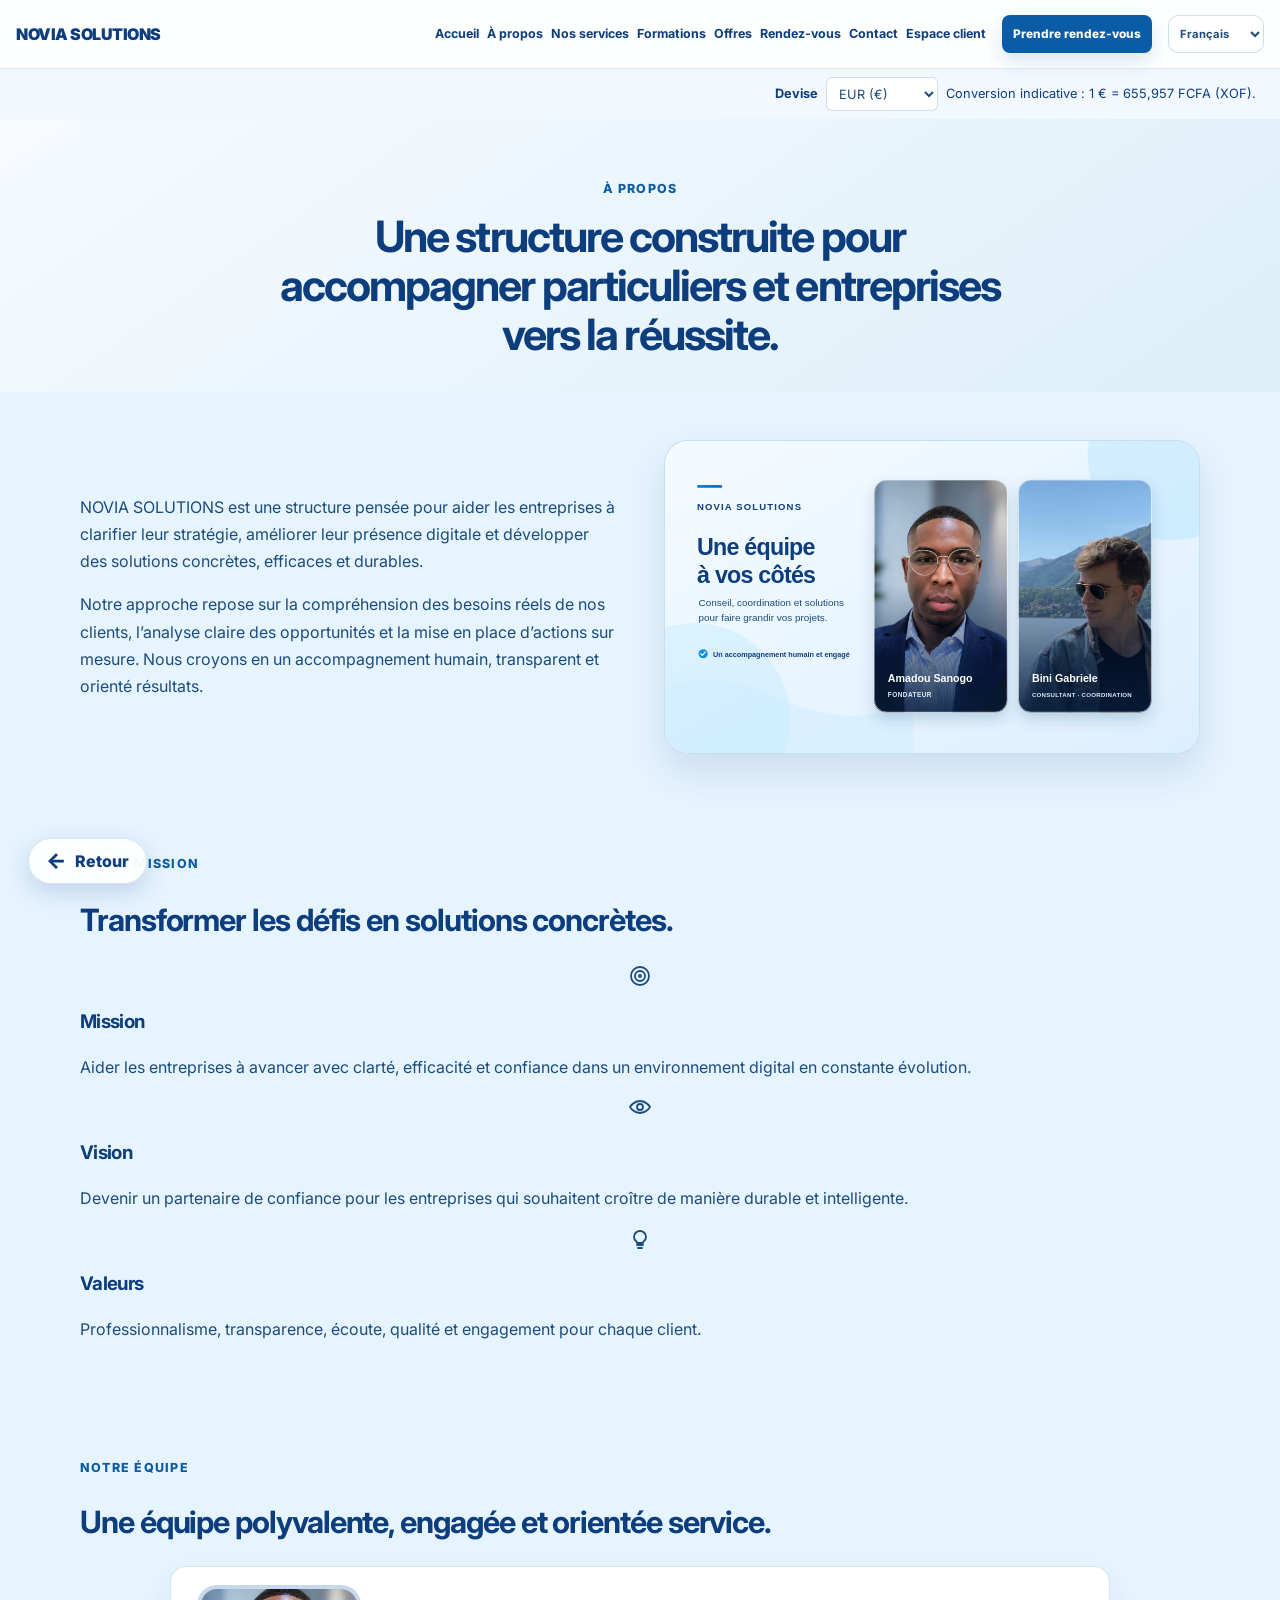
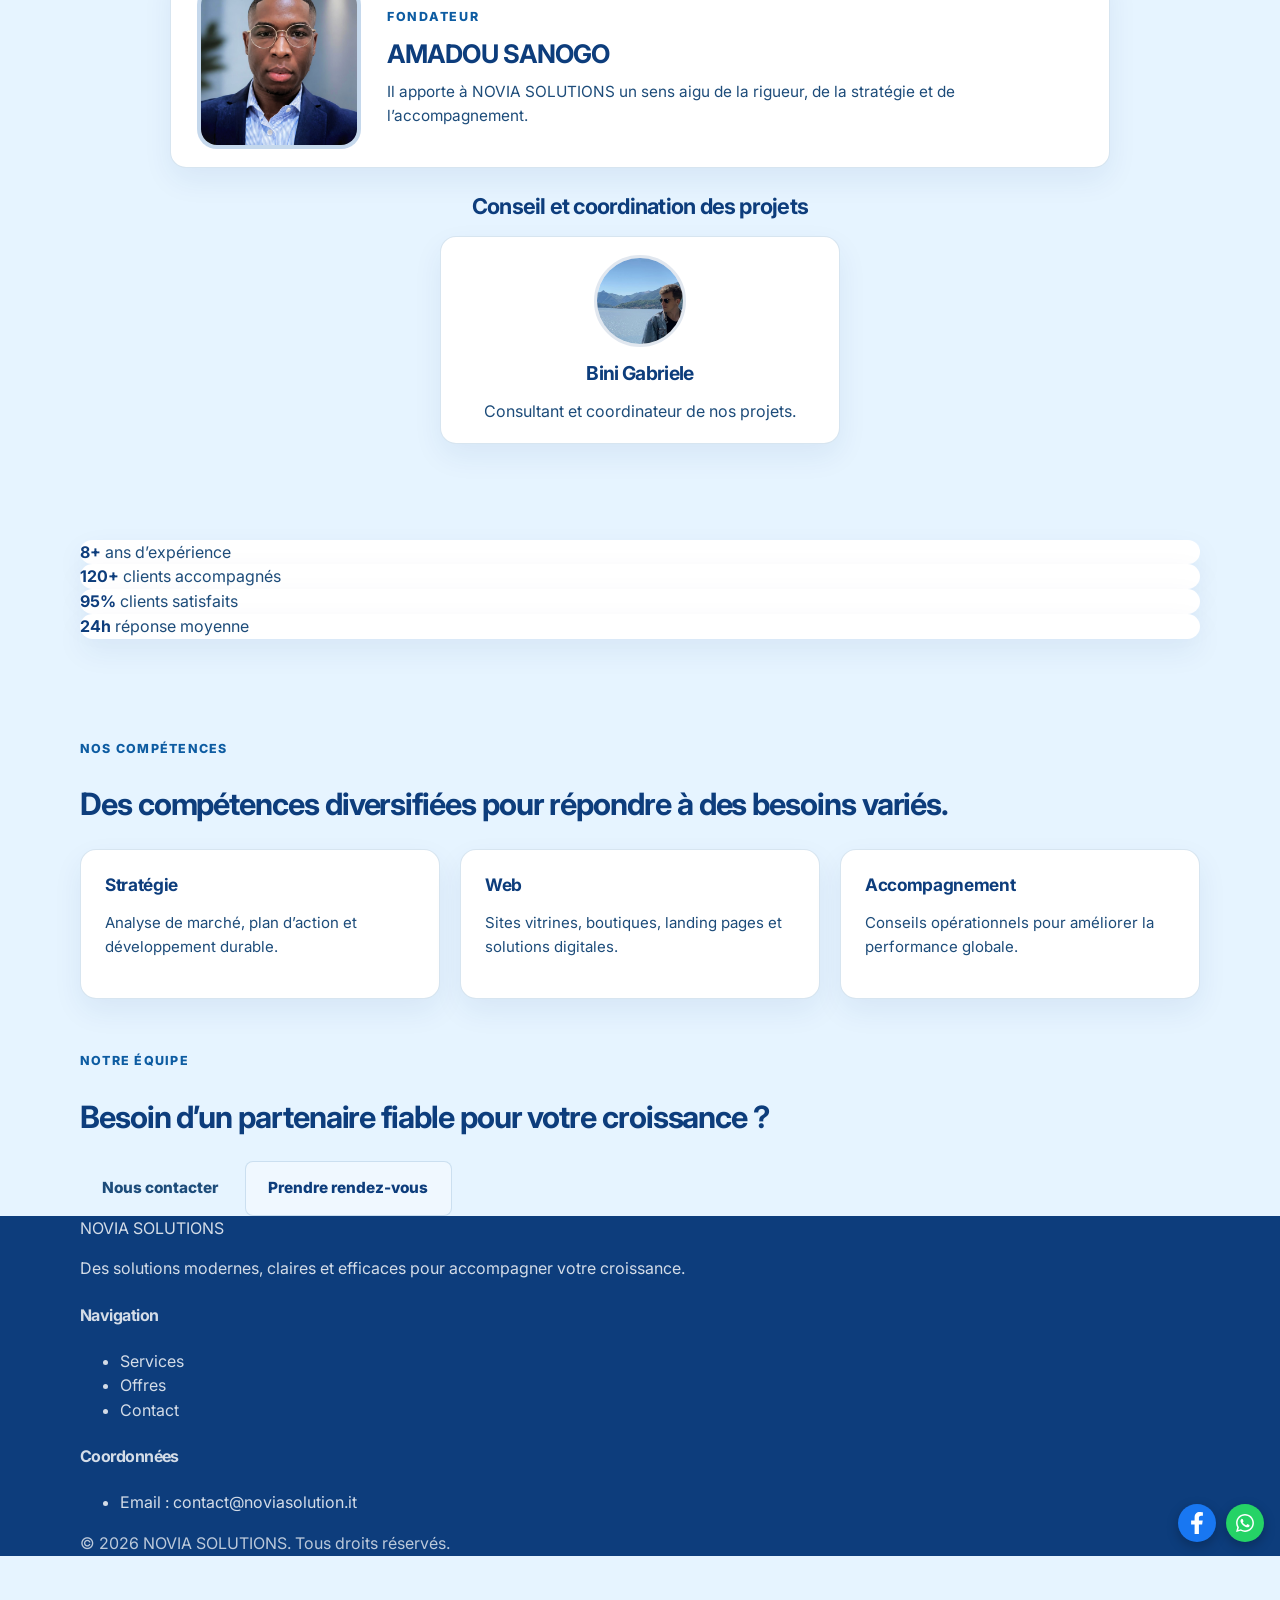
==== commit d5f263e8: "Update public contact email address Co-authored-by: Copilot <223556219+Copilot@users.noreply.github." ====
--- a/about.html
+++ b/about.html
@@ -189,7 +189,7 @@
         <div>
           <h4>Coordonnées</h4>
           <ul>
-            <li>Email : <a href="mailto:noviasolutions0@gmail.com">noviasolutions0@gmail.com</a></li>
+            <li>Email : <a href="mailto:contact@noviasolution.it">contact@noviasolution.it</a></li>
           </ul>
         </div>
       </div>
--- a/styles.css
+++ b/styles.css
@@ -4953,6 +4953,13 @@
   fill: #fff;
 }
 
+@media (max-width: 768px) {
+  .home-footer,
+  .site-footer {
+    padding-bottom: 72px;
+  }
+}
+
 .trust-section {
   margin-top: 28px;
 }
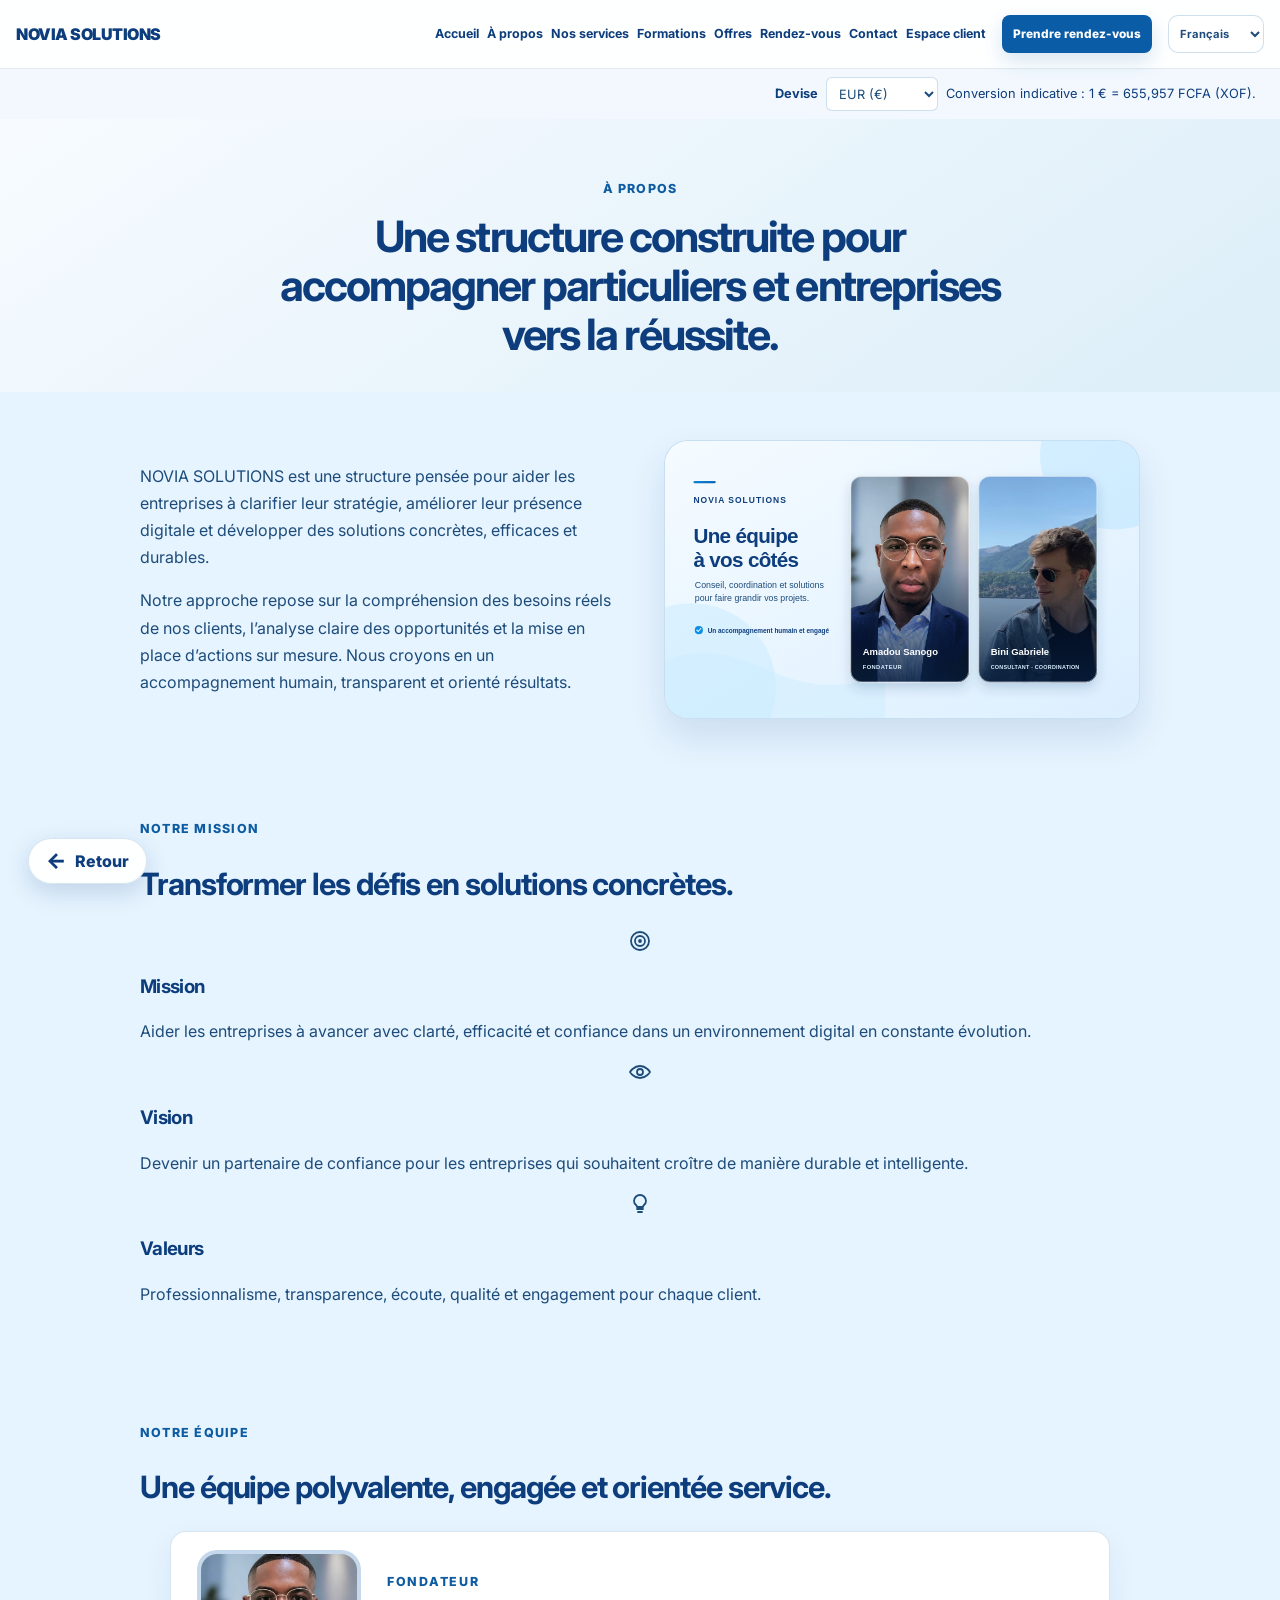
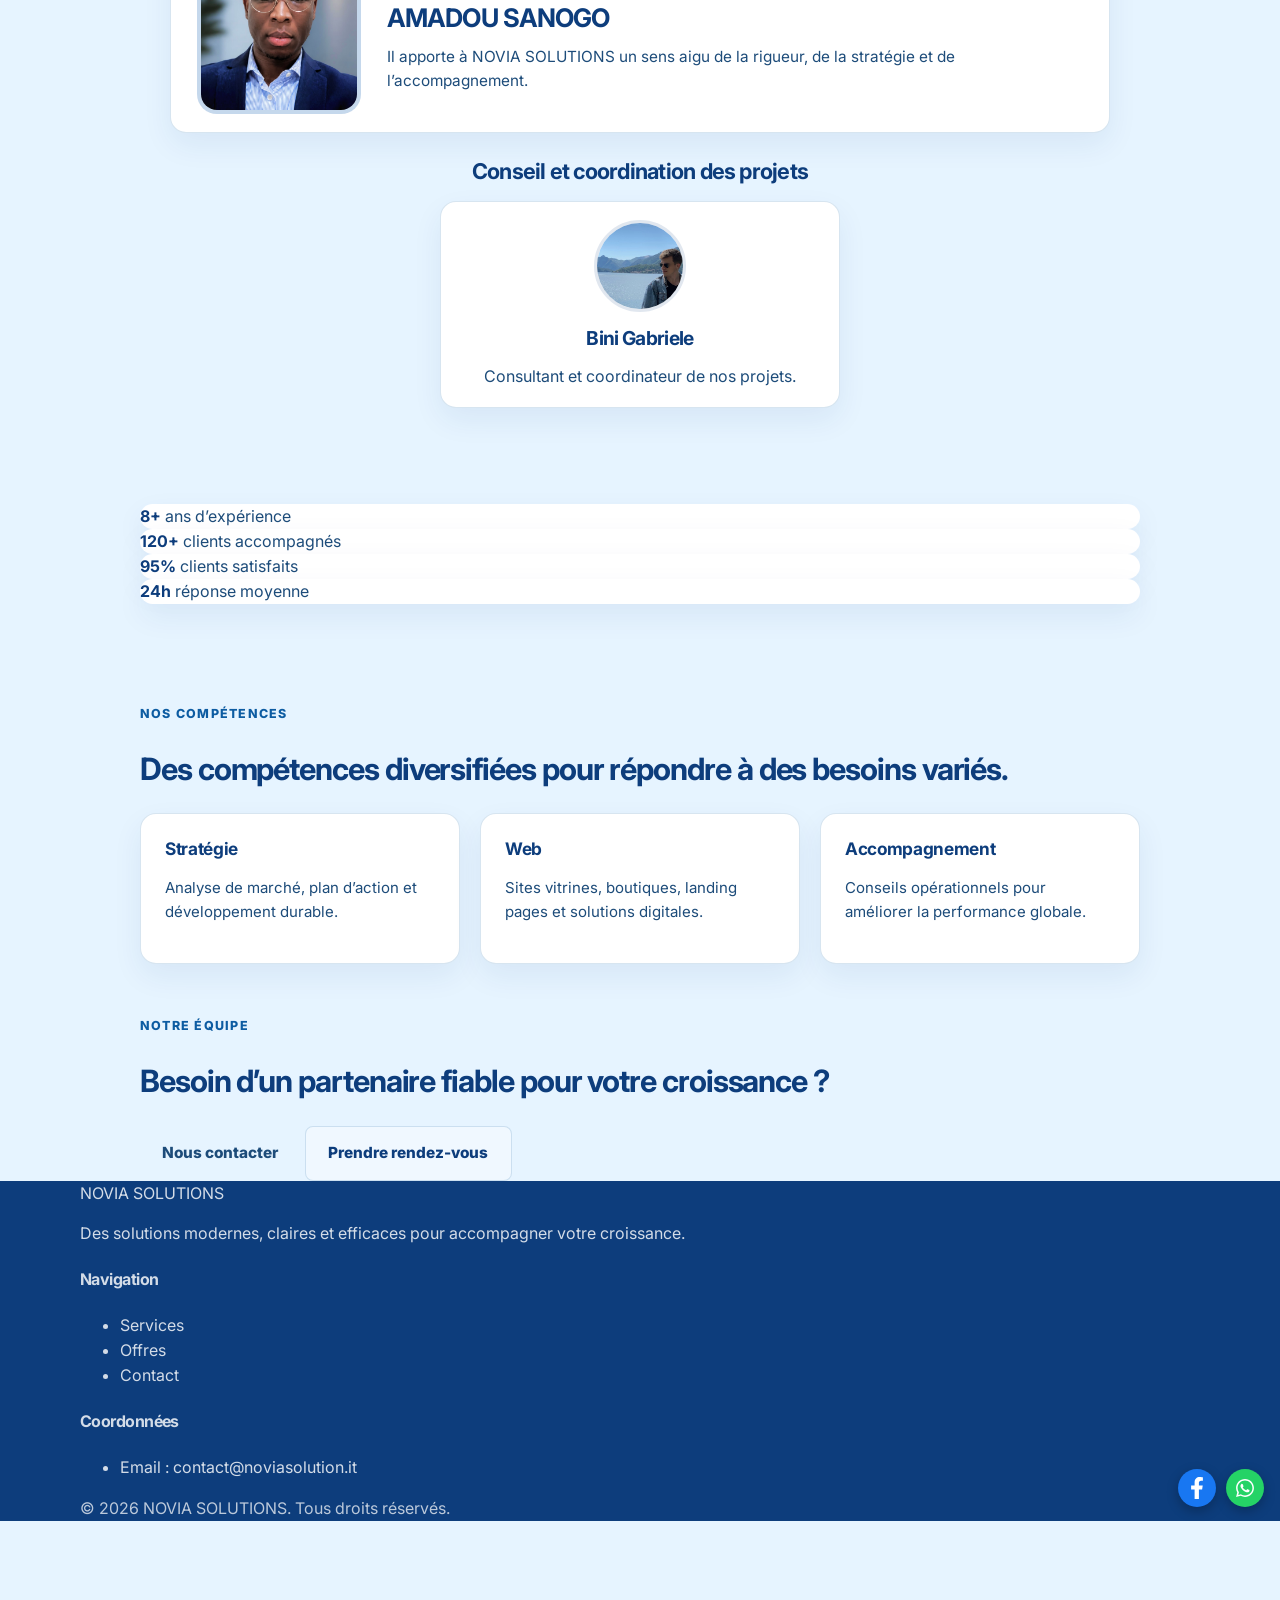
==== commit 49ae4124: "Improve responsive page and contact layouts Co-authored-by: Copilot <223556219+Copilot@users.noreply" ====
--- a/about.html
+++ b/about.html
@@ -8,7 +8,7 @@
     <link rel="preconnect" href="https://fonts.googleapis.com" />
     <link rel="preconnect" href="https://fonts.gstatic.com" crossorigin />
     <link href="https://fonts.googleapis.com/css2?family=Inter:wght@400;500;600;700;800&display=swap" rel="stylesheet" />
-    <link rel="stylesheet" href="styles.css" />
+    <link rel="stylesheet" href="styles.css?v=compact-20261118" />
   </head>
   <body class="about-page">
     <header class="site-header">
--- a/styles.css
+++ b/styles.css
@@ -4994,3 +4994,113 @@
   font-size: 0.85rem;
   font-weight: 600;
 }
+
+body:is(.about-page, .services-page, .formations-page, .products-page, .contact-page) main .container {
+  width: min(1000px, calc(100% - 32px));
+}
+
+body:is(.about-page, .services-page, .products-page, .contact-page) main .page-hero {
+  padding-block: clamp(24px, 3vw, 36px);
+}
+
+body:is(.about-page, .services-page, .products-page, .contact-page) main .page-hero h1,
+.formations-page .training-hero h1 {
+  font-size: clamp(1.65rem, 3vw, 2.25rem);
+  line-height: 1.2;
+}
+
+.formations-page .training-hero {
+  padding-block: clamp(28px, 3vw, 40px);
+}
+
+body:is(.about-page, .services-page, .products-page) main .section {
+  padding-block: clamp(24px, 3vw, 36px);
+}
+
+body.services-page .service-grid,
+.formations-page .training-section,
+.products-page .pricing-grid {
+  align-items: start;
+  gap: 16px;
+}
+
+body.services-page .service-grid .service-card,
+.formations-page .training-card,
+.products-page .price-card {
+  padding: clamp(16px, 2vw, 20px);
+}
+
+.formations-page .training-card-icon {
+  margin-bottom: 12px;
+}
+
+.formations-page .training-card ul {
+  margin-block: 14px 18px;
+}
+
+.products-page .pricing-grid {
+  width: 100%;
+}
+
+.products-page .price {
+  margin-top: 12px;
+}
+
+.products-page .price-card ul {
+  margin-block: 14px 16px;
+  gap: 7px;
+}
+
+body.contact-page main .contact-grid {
+  width: min(960px, calc(100% - 32px));
+  grid-template-columns: minmax(0, 0.7fr) minmax(0, 1.3fr);
+  gap: 20px;
+}
+
+body.contact-page .form-card {
+  gap: 12px;
+  padding: clamp(16px, 2vw, 22px);
+}
+
+body.contact-page .form-card .form-row {
+  gap: 12px;
+}
+
+body.contact-page .form-card input:not([type="checkbox"]):not([type="file"]),
+body.contact-page .form-card select {
+  min-height: 44px;
+  padding: 0.6rem 0.75rem;
+  font-size: 1rem;
+}
+
+body.contact-page .form-card textarea {
+  min-height: 100px;
+  padding: 0.6rem 0.75rem;
+  font-size: 1rem;
+}
+
+body.contact-page .form-card > .btn {
+  min-height: 44px;
+}
+
+@media (max-width: 860px) {
+  body.contact-page main .contact-grid {
+    grid-template-columns: minmax(0, 1fr);
+    width: min(640px, calc(100% - 32px));
+  }
+}
+
+@media (max-width: 560px) {
+  body:is(.about-page, .services-page, .formations-page, .products-page, .contact-page) main .container,
+  body.contact-page main .contact-grid {
+    width: calc(100% - 28px);
+  }
+
+  .products-page .pricing-grid {
+    width: 100%;
+  }
+
+  body.contact-page .form-card .form-row {
+    grid-template-columns: minmax(0, 1fr);
+  }
+}
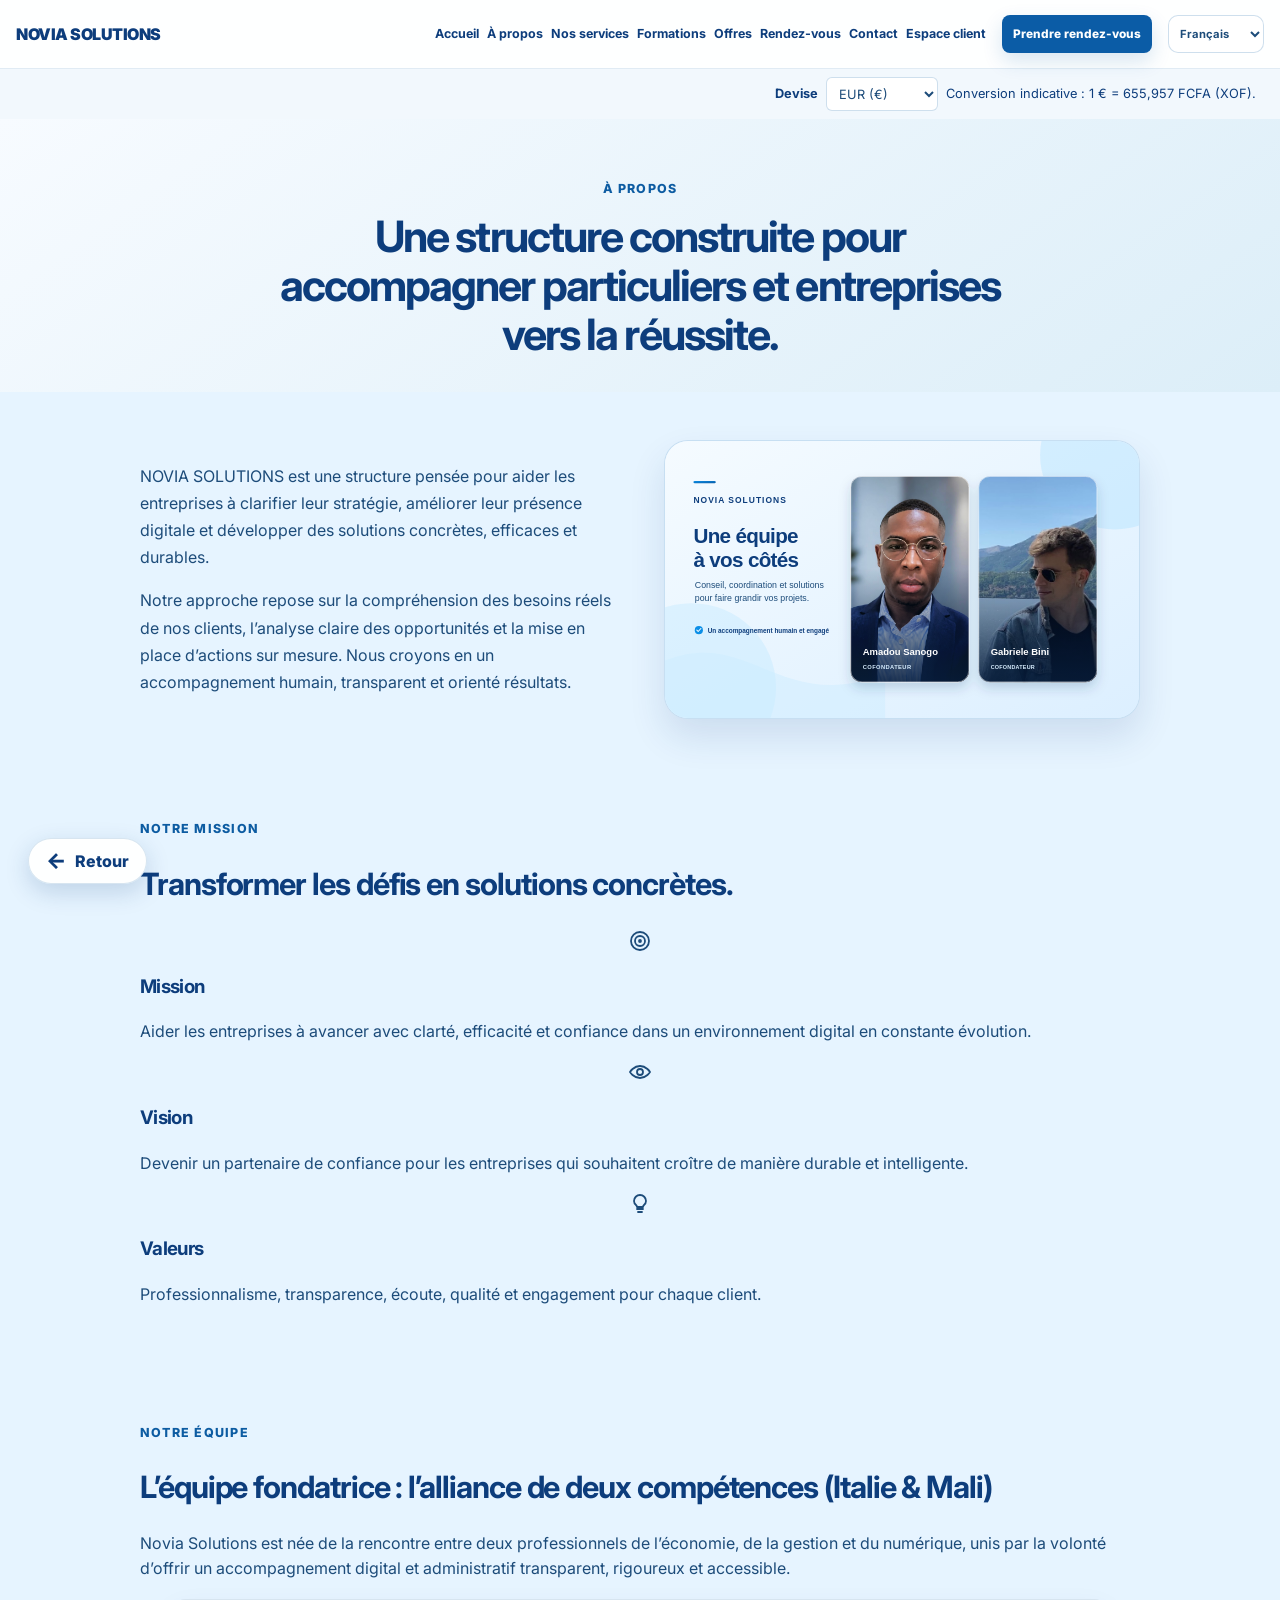
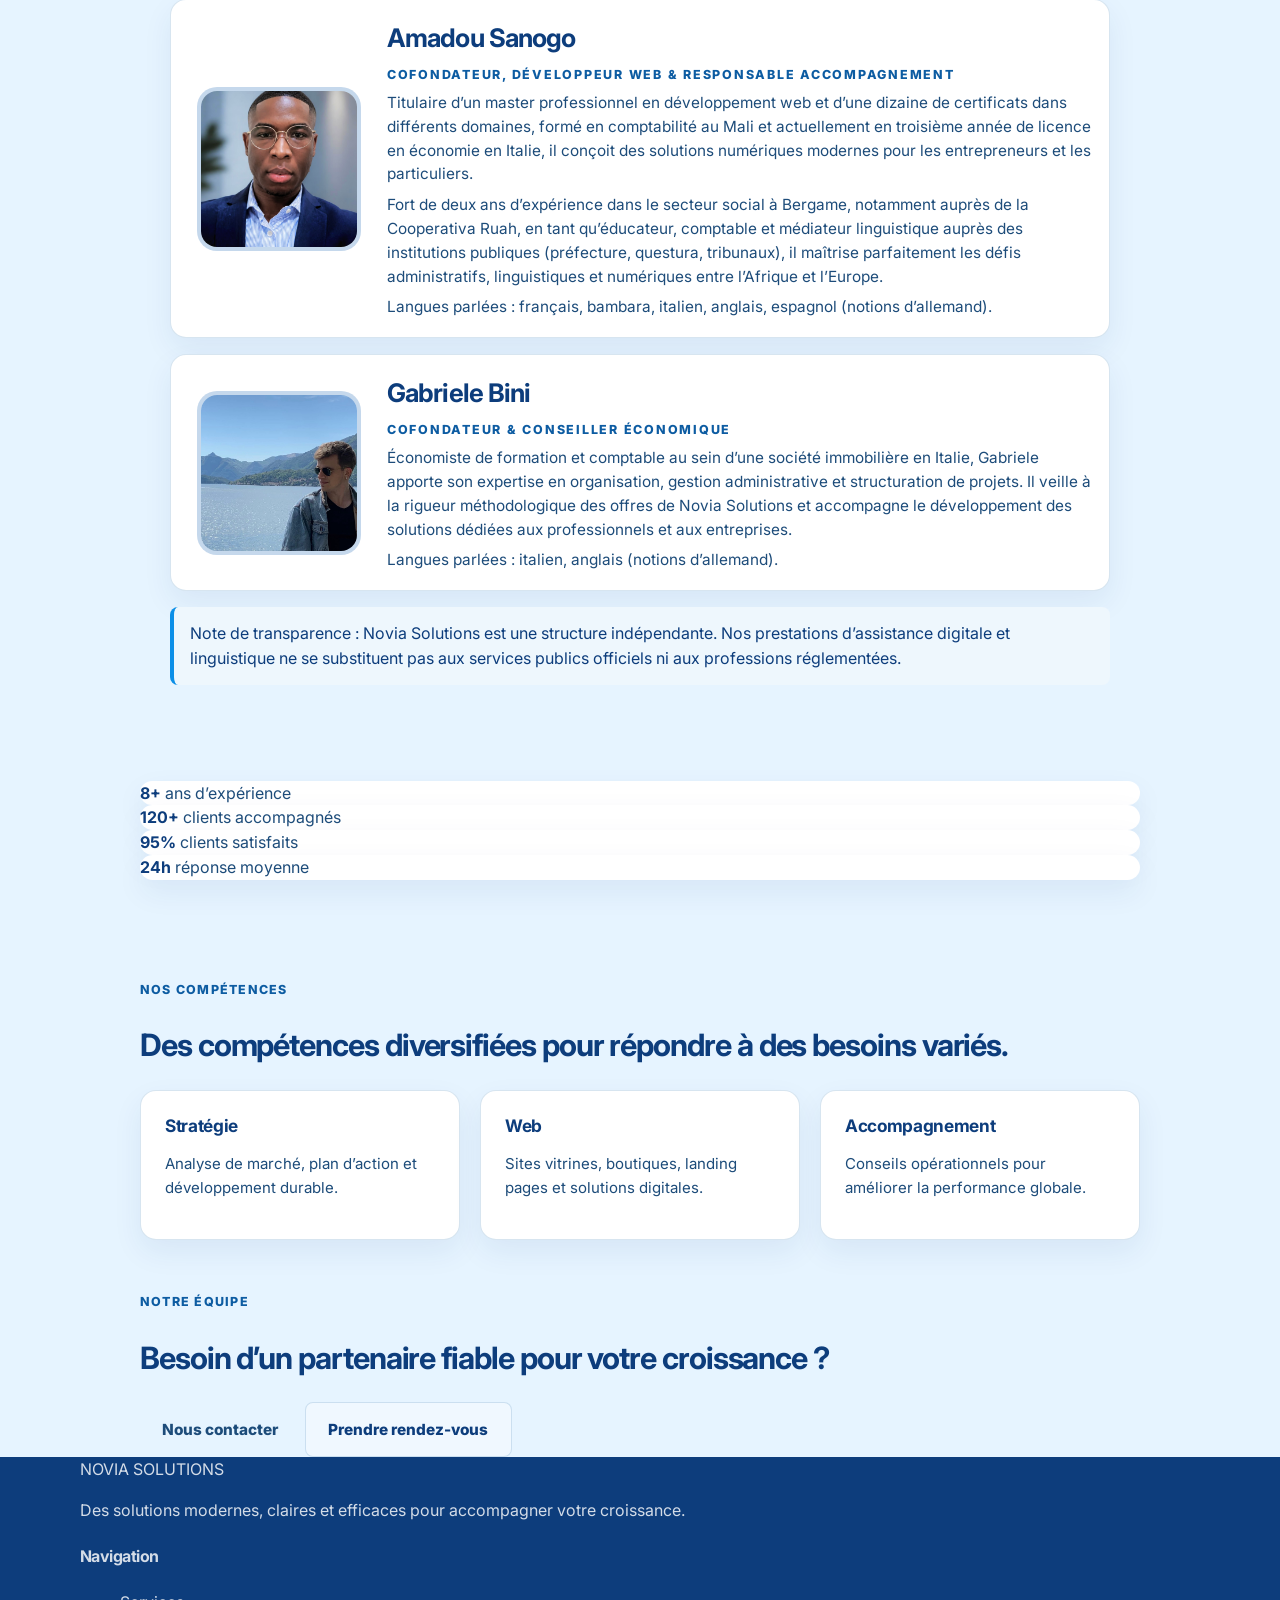
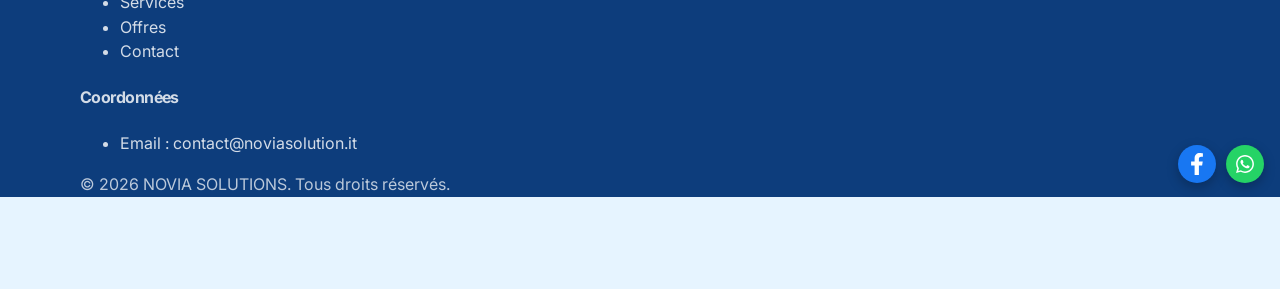
==== commit 0cda4566: "Update founding team profiles Co-authored-by: Copilot <223556219+Copilot@users.noreply.github.com>" ====
--- a/about.html
+++ b/about.html
@@ -8,7 +8,7 @@
     <link rel="preconnect" href="https://fonts.googleapis.com" />
     <link rel="preconnect" href="https://fonts.gstatic.com" crossorigin />
     <link href="https://fonts.googleapis.com/css2?family=Inter:wght@400;500;600;700;800&display=swap" rel="stylesheet" />
-    <link rel="stylesheet" href="styles.css?v=compact-20261118" />
+    <link rel="stylesheet" href="styles.css?v=equipe-20261120" />
   </head>
   <body class="about-page">
     <header class="site-header">
@@ -46,7 +46,7 @@
             <p>Notre approche repose sur la compréhension des besoins réels de nos clients, l’analyse claire des opportunités et la mise en place d’actions sur mesure. Nous croyons en un accompagnement humain, transparent et orienté résultats.</p>
           </div>
           <figure class="about-team-visual">
-            <img src="assets/equipe-novia.svg?v=4" alt="Amadou Sanogo, fondateur, et Bini Gabriele, consultant et coordinateur des projets chez NOVIA SOLUTIONS." width="1400" height="820" />
+            <img src="assets/equipe-novia.svg?v=5" alt="Amadou Sanogo et Gabriele Bini, cofondateurs de NOVIA SOLUTIONS." width="1400" height="820" />
           </figure>
         </div>
       </section>
@@ -81,33 +81,38 @@
         <div class="container">
           <div class="section-heading">
             <span class="eyebrow">Notre équipe</span>
-            <h2>Une équipe polyvalente, engagée et orientée service.</h2>
-          </div>
-          <div class="director-section" aria-label="Présentation du fondateur de NOVIA SOLUTIONS">
-            <div class="director-card">
+            <h2>L’équipe fondatrice : l’alliance de deux compétences (Italie &amp; Mali)</h2>
+            <p>Novia Solutions est née de la rencontre entre deux professionnels de l’économie, de la gestion et du numérique, unis par la volonté d’offrir un accompagnement digital et administratif transparent, rigoureux et accessible.</p>
+          </div>
+          <div class="director-section founding-team">
+            <article class="director-card">
               <div class="director-photo-wrap">
                 <img
                   src="assets/directeur-novia.jpg"
-                  alt="AMADOU SANOGO, fondateur de NOVIA SOLUTIONS"
+                  alt="Amadou Sanogo, cofondateur de NOVIA SOLUTIONS"
                   class="director-photo"
                 />
               </div>
               <div class="director-content">
-                <span class="director-label">FONDATEUR</span>
-                <h3>AMADOU SANOGO</h3>
-                <p>
-                  Il apporte à NOVIA SOLUTIONS un sens aigu de la rigueur, de la stratégie et de l’accompagnement.
-                </p>
-              </div>
-            </div>
-          </div>
-          <h3 class="team-subheading">Conseil et coordination des projets</h3>
-          <div class="team-grid team-grid-single">
-            <div class="team-card">
-              <img src="assets/bini-gabriele.jpeg" alt="Bini Gabriele, consultant et coordinateur des projets de NOVIA SOLUTIONS" />
-              <h3>Bini Gabriele</h3>
-              <p>Consultant et coordinateur de nos projets.</p>
-            </div>
+                <h3>Amadou Sanogo</h3>
+                <span class="director-label">Cofondateur, développeur web &amp; responsable accompagnement</span>
+                <p>Titulaire d’un master professionnel en développement web et d’une dizaine de certificats dans différents domaines, formé en comptabilité au Mali et actuellement en troisième année de licence en économie en Italie, il conçoit des solutions numériques modernes pour les entrepreneurs et les particuliers.</p>
+                <p>Fort de deux ans d’expérience dans le secteur social à Bergame, notamment auprès de la Cooperativa Ruah, en tant qu’éducateur, comptable et médiateur linguistique auprès des institutions publiques (préfecture, questura, tribunaux), il maîtrise parfaitement les défis administratifs, linguistiques et numériques entre l’Afrique et l’Europe.</p>
+                <p>Langues parlées : français, bambara, italien, anglais, espagnol (notions d’allemand).</p>
+              </div>
+            </article>
+            <article class="director-card">
+              <div class="director-photo-wrap">
+                <img src="assets/bini-gabriele.jpeg" alt="Gabriele Bini, cofondateur de NOVIA SOLUTIONS" class="director-photo founding-team-photo" />
+              </div>
+              <div class="director-content">
+                <h3>Gabriele Bini</h3>
+                <span class="director-label">Cofondateur &amp; conseiller économique</span>
+                <p>Économiste de formation et comptable au sein d’une société immobilière en Italie, Gabriele apporte son expertise en organisation, gestion administrative et structuration de projets. Il veille à la rigueur méthodologique des offres de Novia Solutions et accompagne le développement des solutions dédiées aux professionnels et aux entreprises.</p>
+                <p>Langues parlées : italien, anglais (notions d’allemand).</p>
+              </div>
+            </article>
+            <p class="founding-team-note">Note de transparence : Novia Solutions est une structure indépendante. Nos prestations d’assistance digitale et linguistique ne se substituent pas aux services publics officiels ni aux professions réglementées.</p>
           </div>
         </div>
       </section>
@@ -200,7 +205,7 @@
       </div>
     </footer>
 
-    <script src="i18n.js"></script>
+    <script src="i18n.js?v=equipe-20261120"></script>
     <script src="script.js"></script>
   </body>
 </html>
--- a/styles.css
+++ b/styles.css
@@ -4995,6 +4995,34 @@
   font-weight: 600;
 }
 
+.products-page .pricing-grid.offer-packs {
+  grid-template-columns: repeat(3, minmax(0, 1fr));
+}
+
+.products-page .offer-packs .price-card h2 {
+  margin: 0;
+  color: #0d3d7c;
+  font-size: 1.2rem;
+  line-height: 1.3;
+}
+
+.products-page .offer-packs .price {
+  font-size: clamp(1.35rem, 2vw, 1.8rem);
+  letter-spacing: -0.02em;
+}
+
+@media (max-width: 860px) {
+  .products-page .pricing-grid.offer-packs {
+    grid-template-columns: repeat(2, minmax(0, 1fr));
+  }
+}
+
+@media (max-width: 560px) {
+  .products-page .pricing-grid.offer-packs {
+    grid-template-columns: minmax(0, 1fr);
+  }
+}
+
 body:is(.about-page, .services-page, .formations-page, .products-page, .contact-page) main .container {
   width: min(1000px, calc(100% - 32px));
 }
@@ -5104,3 +5132,155 @@
     grid-template-columns: minmax(0, 1fr);
   }
 }
+
+.landing-page-body .mission-section {
+  width: min(1000px, calc(100% - 32px));
+  padding: clamp(18px, 2.5vw, 26px);
+}
+
+.home-offers-grid {
+  display: grid;
+  grid-template-columns: repeat(3, minmax(0, 1fr));
+  gap: 12px;
+}
+
+.home-offer-card {
+  display: flex;
+  flex-direction: column;
+  align-items: flex-start;
+  min-width: 0;
+  padding: 18px;
+  border: 1px solid rgba(10, 95, 163, 0.14);
+  border-radius: 12px;
+  background: #f7fbff;
+}
+
+.home-offer-card h3 {
+  margin: 0 0 8px;
+  color: #0d3d7c;
+  font-size: 1.05rem;
+  line-height: 1.3;
+}
+
+.home-offer-card p {
+  margin: 0 0 12px;
+  color: #1d4c7a;
+  font-size: 0.9rem;
+  line-height: 1.5;
+}
+
+.home-offer-card .home-offer-price {
+  color: #0d3d7c;
+  font-size: 1.15rem;
+}
+
+.home-offer-card .home-offer-detail {
+  margin: 6px 0 0;
+  font-weight: 600;
+}
+
+.about-page .founding-team {
+  display: grid;
+  gap: 16px;
+}
+
+.founding-team-photo {
+  object-position: 78% center;
+}
+
+.about-page .founding-team-note {
+  margin: 0;
+  padding: 14px 16px;
+  border-left: 4px solid #0c8fe7;
+  border-radius: 8px;
+  background: #eef7fd;
+  color: #0d3d7c;
+  line-height: 1.55;
+}
+
+.products-page .price-card .offer-whatsapp {
+  margin-top: 10px;
+}
+
+.formations-page .training-card .auto-school-payment {
+  margin-top: 10px;
+}
+
+.formations-page .training-card .auto-school-payment-note {
+  margin-top: 8px;
+  font-size: 0.85rem;
+  line-height: 1.45;
+}
+
+.home-offer-card a {
+  display: inline-flex;
+  align-items: center;
+  min-height: 44px;
+  margin-top: auto;
+  padding: 10px 0 0;
+  color: #0b5ca6;
+  font-weight: 700;
+}
+
+.home-offers-note {
+  margin: 16px 0 0;
+  color: #1d4c7a;
+  font-size: 0.85rem;
+  line-height: 1.5;
+}
+
+@media (max-width: 800px) {
+  .home-offers-grid {
+    grid-template-columns: repeat(2, minmax(0, 1fr));
+  }
+}
+
+@media (max-width: 600px) {
+  .landing-page-body .mission-section {
+    width: calc(100% - 28px);
+    padding: 18px 14px;
+  }
+
+  .home-offers-grid,
+  .landing-page-body .mission-grid,
+  .landing-page-body .stats-row {
+    grid-template-columns: minmax(0, 1fr);
+  }
+
+  .home-offer-card {
+    padding: 15px;
+  }
+
+  .landing-page-body .mission-card {
+    padding: 12px;
+  }
+
+  .landing-page-body .mission-card p,
+  .landing-page-body .stat-item span {
+    font-size: 0.85rem;
+  }
+
+  .landing-page-body .stat-item {
+    display: flex;
+    align-items: center;
+    gap: 12px;
+    padding: 10px 12px;
+    text-align: left;
+  }
+
+  .landing-page-body .stat-item strong {
+    flex: 0 0 54px;
+    font-size: 1.25rem;
+  }
+
+  .home-hero-visual {
+    min-height: 0;
+    padding: 22px;
+  }
+
+  .home-hero-visual img {
+    width: min(100%, 300px);
+    min-height: 0;
+    max-height: none;
+  }
+}
